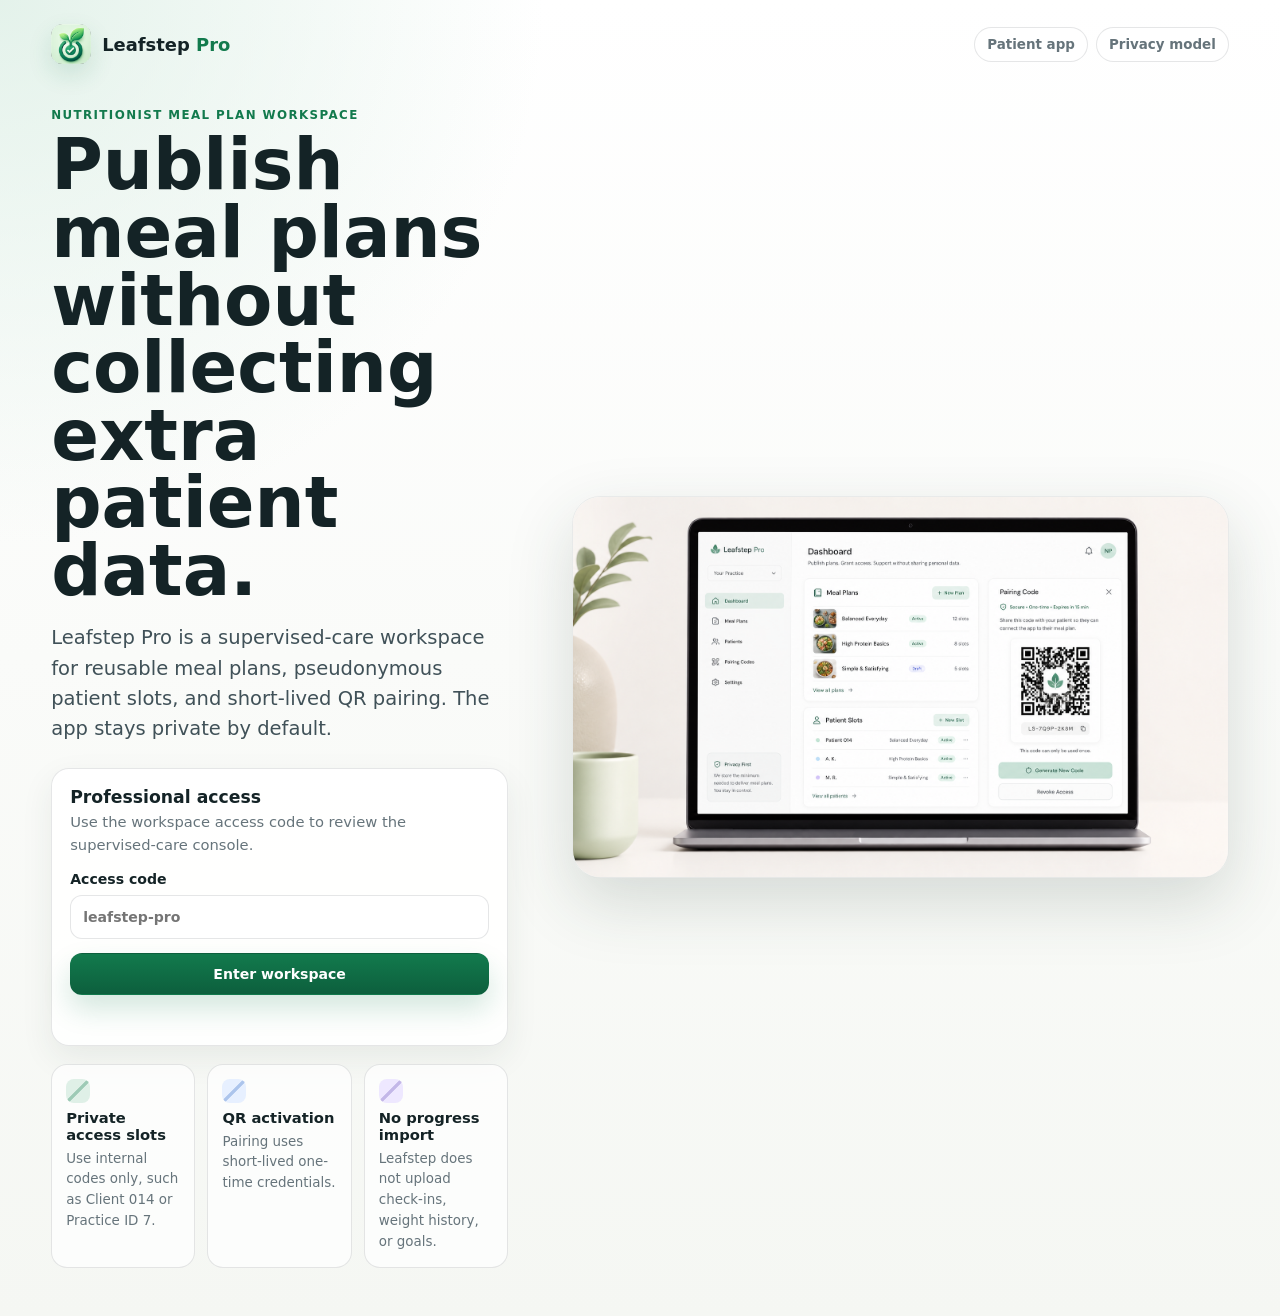
==== website/nutritionist.html @ 8b7efd0b "Update app and website experience" ====
<!doctype html>
<html lang="en">
  <head>
    <meta charset="utf-8">
    <meta name="viewport" content="width=device-width, initial-scale=1">
    <meta
      name="description"
      content="Leafstep Pro nutritionist workspace for privacy-preserving meal plan publishing and QR pairing."
    >
    <title>Leafstep Pro | Nutritionist Workspace</title>
    <link rel="stylesheet" href="nutritionist.css?v=20260621-cms">
    <script src="nutritionist.js?v=20260621-cms" defer></script>
  </head>
  <body>
    <main>
      <section id="login-panel" class="access-page" aria-labelledby="access-title">
        <nav class="access-nav" aria-label="Leafstep Pro navigation">
          <a class="brand" href="index.html" aria-label="Leafstep home">
            <img src="assets/brand/app-icon.png" alt="" width="40" height="40">
            <span>Leafstep <strong>Pro</strong></span>
          </a>
          <div class="access-nav-links">
            <a href="index.html">Patient app</a>
            <a href="#privacy-model">Privacy model</a>
          </div>
        </nav>

        <div class="access-layout">
          <section class="access-copy">
            <p class="access-kicker">Nutritionist meal plan workspace</p>
            <h1 id="access-title">Publish meal plans without collecting extra patient data.</h1>
            <p class="access-lede">
              Leafstep Pro is a supervised-care workspace for reusable meal plans, pseudonymous
              patient slots, and short-lived QR pairing. The app stays private by default.
            </p>

            <form id="login-form" class="access-card" aria-label="Professional demo access">
              <div>
                <h2>Professional access</h2>
                <p>Use the workspace access code to review the supervised-care console.</p>
              </div>
              <label>
                Access code
                <input id="access-code" autocomplete="off" placeholder="leafstep-pro">
              </label>
              <button class="button primary wide" type="submit">Enter workspace</button>
              <p id="login-error" class="form-message" role="status" aria-live="polite"></p>
            </form>

            <div id="privacy-model" class="privacy-strip" aria-label="Privacy defaults">
              <article>
                <span class="mini-mark" aria-hidden="true"></span>
                <strong>Private access slots</strong>
                <p>Use internal codes only, such as Client 014 or Practice ID 7.</p>
              </article>
              <article>
                <span class="mini-mark blue" aria-hidden="true"></span>
                <strong>QR activation</strong>
                <p>Pairing uses short-lived one-time credentials.</p>
              </article>
              <article>
                <span class="mini-mark lavender" aria-hidden="true"></span>
                <strong>No progress import</strong>
                <p>Leafstep does not upload check-ins, weight history, or goals.</p>
              </article>
            </div>
          </section>

          <aside class="access-visual" aria-label="Leafstep Pro workspace preview">
            <img
              src="assets/pro/leafstep-pro-workspace.png"
              alt="Leafstep Pro nutritionist workspace showing meal plans, patient slots, and a pairing code."
              width="1792"
              height="1024"
            >
          </aside>
        </div>
      </section>

      <section id="app-panel" class="cms-shell hidden" aria-label="Leafstep Pro CMS workspace">
        <aside class="cms-sidebar" aria-label="Workspace navigation">
          <a class="brand cms-brand" href="index.html" aria-label="Leafstep home">
            <img src="assets/brand/app-icon.png" alt="" width="38" height="38">
            <span>Leafstep <strong>Pro</strong></span>
          </a>

          <nav class="cms-nav" aria-label="Workspace sections">
            <button class="nav-item active" type="button" data-view="overview" aria-pressed="true">Overview</button>
            <button class="nav-item" type="button" data-view="meal-plans" aria-pressed="false">Plans</button>
            <button class="nav-item" type="button" data-view="patient-slots" aria-pressed="false">Client Access</button>
            <button class="nav-item" type="button" data-view="pairing-codes" aria-pressed="false">Pairing Links</button>
            <button class="nav-item" type="button" data-view="privacy" aria-pressed="false">Privacy</button>
          </nav>

          <section class="sidebar-card">
            <h2>Privacy first</h2>
            <p>
              Use internal codes only. Do not enter names, initials, email, diagnosis, weight,
              goals, measurements, check-ins, or app history.
            </p>
          </section>

          <button id="reset-demo" class="button subtle wide" type="button">Restore sample workspace</button>
        </aside>

        <div class="cms-main">
          <header class="cms-topbar">
            <div>
              <p id="view-kicker" class="topline">Practice workspace</p>
              <h1 id="view-title">Meal plan publishing console</h1>
            </div>
            <div class="topbar-actions">
              <label id="search-wrapper" class="search-field">
                <span id="search-label">Search</span>
                <input id="workspace-search" type="search" placeholder="Search plans, slots, or codes">
              </label>
              <button id="quick-plan-action" class="button subtle" type="button" data-open-plan>Create plan</button>
              <button id="quick-slot-action" class="button primary" type="button" data-focus-slot>Create access slot</button>
            </div>
          </header>

          <section id="overview" class="dashboard-section view-panel active-view" data-view-panel="overview" aria-labelledby="overview-title">
            <div class="section-heading">
              <div>
                <p class="topline">Overview</p>
                <h2 id="overview-title">Workspace status</h2>
              </div>
              <p class="section-note">Plans you publish appear read-only in the Leafstep app.</p>
            </div>
            <div id="metric-grid" class="metric-grid" aria-live="polite"></div>
            <div class="overview-grid">
              <section class="panel next-steps-panel" aria-labelledby="next-steps-title">
                <div class="panel-head">
                  <h3 id="next-steps-title">Next steps</h3>
                </div>
                <ol class="next-steps">
                  <li>Create or review a reusable meal plan.</li>
                  <li>Create a private access slot with an internal code.</li>
                  <li>Generate a one-time pairing link when the patient is ready.</li>
                </ol>
              </section>

              <section class="panel table-panel" aria-labelledby="recent-plans-title">
                <div class="panel-head">
                  <h3 id="recent-plans-title">Recently updated plans</h3>
                  <button class="button subtle" type="button" data-view-shortcut="meal-plans">View plans</button>
                </div>
                <div id="overview-plan-list" class="record-list compact"></div>
              </section>

              <section class="panel table-panel" aria-labelledby="recent-activity-title">
                <div class="panel-head">
                  <h3 id="recent-activity-title">Pairing activity</h3>
                  <button class="button subtle" type="button" data-view-shortcut="pairing-codes">View links</button>
                </div>
                <div id="overview-activity-list" class="record-list compact"></div>
              </section>
            </div>
          </section>

          <section id="meal-plans" class="workspace-grid dashboard-section view-panel" data-view-panel="meal-plans" aria-labelledby="plans-title">
            <div class="section-heading full-row">
              <div>
                <p class="topline">Reusable guidance</p>
                <h2 id="plans-title">Library and plan preview</h2>
              </div>
              <div class="heading-actions">
                <button id="seed-plan" class="button subtle" type="button">Add template</button>
                <button class="button primary" type="button" data-open-plan>Create plan</button>
              </div>
            </div>

            <section class="panel table-panel" aria-label="Meal plan library">
              <div class="panel-head">
                <h3>Plan library</h3>
                <span id="plan-count" class="count-label"></span>
              </div>
              <div id="plan-list" class="record-list" aria-live="polite"></div>
            </section>

            <aside id="plan-detail" class="panel detail-panel" aria-live="polite"></aside>
          </section>

          <section id="patient-slots" class="dashboard-section split-section view-panel" data-view-panel="patient-slots" aria-labelledby="patients-title">
            <div class="section-heading">
              <div>
                <p class="topline">Pseudonymous access</p>
                <h2 id="patients-title">Assign plans and generate access</h2>
              </div>
            </div>

            <div class="split-grid">
              <form id="patient-form" class="panel slot-form">
                <h3>Create access slot</h3>
                <p>Use an internal code only. Do not enter names, initials, email, diagnosis, weight, goals, measurements, or app history.</p>
                <label>
                  Internal reference
                  <input id="patient-label" placeholder="Client 014" required>
                </label>
                <label>
                  Active plan
                  <select id="patient-plan" required></select>
                </label>
                <button class="button primary wide" type="submit">Create access slot</button>
              </form>

              <section class="panel table-panel" aria-label="Patient slot table">
                <div class="panel-head">
                  <h3>Assigned slots</h3>
                  <span id="patient-count" class="count-label"></span>
                </div>
                <div id="patient-list" class="record-list compact" aria-live="polite"></div>
              </section>
            </div>
          </section>

          <section id="pairing-codes" class="dashboard-section split-section view-panel" data-view-panel="pairing-codes" aria-labelledby="codes-title">
            <div class="section-heading">
              <div>
                <p class="topline">Pairing access</p>
                <h2 id="codes-title">Access history</h2>
              </div>
              <p class="section-note">
                Pairing links are short-lived, one-time access credentials.
              </p>
            </div>
            <section class="panel table-panel">
              <div class="panel-head">
                <h3>Recent access</h3>
                <span id="code-count" class="count-label"></span>
              </div>
              <div id="code-list" class="record-list compact" aria-live="polite"></div>
            </section>
          </section>

          <section id="privacy" class="dashboard-section privacy-panel view-panel" data-view-panel="privacy" aria-labelledby="privacy-title">
            <div>
              <p class="topline">Privacy boundary</p>
              <h2 id="privacy-title">What Leafstep Pro intentionally avoids</h2>
              <p>
                Leafstep Pro only publishes meal guidance and pairing access. It does not
                become an EHR, food database, messaging system, or remote progress dashboard.
              </p>
            </div>
            <ul class="privacy-checks">
              <li>No patient email, full name, diagnosis, or weight history</li>
              <li>No check-ins, goals, measurements, achievements, or app history uploaded</li>
              <li>No calories, macros, barcode scanning, meal logging, or food database</li>
              <li>Patient can disconnect and delete the local cached meal plan</li>
            </ul>
          </section>
        </div>
      </section>
    </main>

    <dialog id="plan-dialog" class="modal-card" aria-labelledby="plan-dialog-title">
      <form id="plan-form" method="dialog" class="plan-form">
        <div class="modal-head">
          <div>
            <p class="topline">Meal plan editor</p>
            <h2 id="plan-dialog-title">Create plan</h2>
          </div>
          <button class="icon-button" type="button" data-close-dialog aria-label="Close plan editor"></button>
        </div>

        <input id="plan-id" type="hidden">
        <div class="form-grid">
          <label>
            Plan title
            <input id="plan-title" placeholder="Steady Week Meal Plan" required>
          </label>
          <label>
            Effective dates
            <input id="plan-effective" placeholder="June 24 - June 30" required>
          </label>
          <label class="full">
            Nutritionist note
            <textarea id="plan-note" rows="3" placeholder="Portions, timing, swaps, and supportive context. No calorie or macro database."></textarea>
          </label>
        </div>

        <div class="meal-editor">
          <div class="meal-editor-head">
            <h3>Structured meals</h3>
            <button id="add-meal-row" class="button subtle" type="button">Add meal row</button>
          </div>
          <div id="meal-rows" class="meal-rows"></div>
        </div>

        <div class="modal-actions">
          <button class="button subtle" type="button" data-close-dialog>Cancel</button>
          <button class="button primary" type="submit">Save plan</button>
        </div>
      </form>
    </dialog>

    <dialog id="pairing-dialog" class="modal-card pairing-modal" aria-labelledby="pairing-dialog-title">
      <div class="modal-head">
        <div>
          <p class="topline">Pairing access</p>
          <h2 id="pairing-dialog-title">Pairing link</h2>
        </div>
        <button class="icon-button" type="button" data-close-pairing aria-label="Close pairing code"></button>
      </div>
      <div id="pairing-dialog-body"></div>
    </dialog>

    <dialog id="confirm-dialog" class="modal-card confirm-modal" aria-labelledby="confirm-dialog-title">
      <form method="dialog" class="confirm-form">
        <div>
          <p class="topline">Confirm change</p>
          <h2 id="confirm-dialog-title">Confirm action</h2>
          <p id="confirm-dialog-body"></p>
        </div>
        <div class="modal-actions">
          <button id="confirm-cancel" class="button subtle" type="button">Cancel</button>
          <button id="confirm-approve" class="button danger" type="button">Confirm</button>
        </div>
      </form>
    </dialog>
  </body>
</html>
---- website/nutritionist.css ----
:root {
  --bg: #f5f7f3;
  --paper: #ffffff;
  --surface: #fbfcf8;
  --ink: #142326;
  --muted: #66747b;
  --soft: #eef4ec;
  --green: #127a4d;
  --green-dark: #0d5f3d;
  --mint: #dff0e7;
  --blue: #e7f0ff;
  --blue-ink: #2f69c4;
  --lavender: #eee8ff;
  --lavender-ink: #6850b8;
  --danger: #a33a3a;
  --danger-soft: #fff0ef;
  --line: rgba(20, 35, 38, 0.11);
  --line-strong: rgba(20, 35, 38, 0.18);
  --shadow: 0 20px 55px rgba(40, 65, 56, 0.11);
  --shadow-soft: 0 12px 32px rgba(40, 65, 56, 0.08);
  --radius: 18px;
  color-scheme: light;
}

* {
  box-sizing: border-box;
}

html {
  scroll-behavior: smooth;
}

body {
  min-width: 320px;
  margin: 0;
  background: var(--bg);
  color: var(--ink);
  font-family: Inter, ui-sans-serif, system-ui, -apple-system, BlinkMacSystemFont, "Segoe UI", sans-serif;
}

button,
input,
select,
textarea {
  font: inherit;
}

button {
  cursor: pointer;
}

a {
  color: inherit;
}

h1,
h2,
h3,
p {
  margin-top: 0;
}

h1,
h2,
h3 {
  letter-spacing: 0;
}

p {
  color: var(--muted);
  line-height: 1.55;
}

label {
  display: grid;
  gap: 8px;
  color: var(--ink);
  font-size: 0.88rem;
  font-weight: 800;
}

input,
select,
textarea {
  width: 100%;
  min-height: 44px;
  padding: 11px 12px;
  border: 1px solid var(--line);
  border-radius: 12px;
  background: #fff;
  color: var(--ink);
  outline: none;
  transition: border-color 160ms ease, box-shadow 160ms ease;
}

textarea {
  resize: vertical;
}

input:focus,
select:focus,
textarea:focus {
  border-color: rgba(18, 122, 77, 0.48);
  box-shadow: 0 0 0 4px rgba(18, 122, 77, 0.1);
}

.button:focus-visible,
.nav-item:focus-visible,
.icon-button:focus-visible,
.remove-meal:focus-visible,
summary:focus-visible {
  outline: 3px solid rgba(18, 122, 77, 0.32);
  outline-offset: 3px;
}

.hidden {
  display: none !important;
}

.brand {
  display: inline-flex;
  align-items: center;
  gap: 11px;
  color: var(--ink);
  font-size: 1.12rem;
  font-weight: 850;
  text-decoration: none;
}

.brand strong {
  color: var(--green);
  font-weight: 900;
}

.brand img {
  border-radius: 12px;
  box-shadow: 0 10px 25px rgba(18, 122, 77, 0.14);
}

.button {
  display: inline-flex;
  align-items: center;
  justify-content: center;
  min-height: 42px;
  gap: 8px;
  padding: 0 14px;
  border: 1px solid transparent;
  border-radius: 12px;
  color: var(--ink);
  font-size: 0.88rem;
  font-weight: 850;
  text-decoration: none;
  transition: transform 160ms ease, border-color 160ms ease, background 160ms ease, box-shadow 160ms ease;
}

.button:hover {
  transform: translateY(-1px);
}

.button.primary {
  background: linear-gradient(180deg, var(--green), var(--green-dark));
  color: #fff;
  box-shadow: 0 14px 28px rgba(18, 122, 77, 0.18);
}

.button.subtle {
  border-color: var(--line);
  background: #fff;
}

.button.danger {
  border-color: rgba(163, 58, 58, 0.22);
  background: var(--danger-soft);
  color: var(--danger);
}

.button.wide {
  width: 100%;
}

.icon-button {
  position: relative;
  flex: 0 0 auto;
  width: 40px;
  height: 40px;
  border: 1px solid var(--line);
  border-radius: 12px;
  background: #fff;
}

.icon-button::before,
.icon-button::after {
  position: absolute;
  top: 19px;
  left: 11px;
  width: 16px;
  height: 2px;
  border-radius: 999px;
  background: var(--muted);
  content: "";
}

.icon-button::before {
  transform: rotate(45deg);
}

.icon-button::after {
  transform: rotate(-45deg);
}

.access-page {
  min-height: 100vh;
  padding: 24px clamp(18px, 4vw, 52px) 48px;
  background:
    radial-gradient(circle at top left, rgba(223, 240, 231, 0.85), transparent 34rem),
    linear-gradient(180deg, #ffffff 0%, var(--bg) 100%);
}

.access-nav {
  display: flex;
  align-items: center;
  justify-content: space-between;
  gap: 18px;
  width: min(1240px, 100%);
  margin: 0 auto 42px;
}

.access-nav-links {
  display: flex;
  flex-wrap: wrap;
  gap: 8px;
}

.access-nav-links a {
  padding: 9px 12px;
  border: 1px solid var(--line);
  border-radius: 999px;
  background: rgba(255, 255, 255, 0.72);
  color: var(--muted);
  font-size: 0.84rem;
  font-weight: 850;
  text-decoration: none;
}

.access-layout {
  display: grid;
  grid-template-columns: minmax(320px, 0.8fr) minmax(420px, 1.15fr);
  gap: clamp(28px, 5vw, 72px);
  align-items: center;
  width: min(1240px, 100%);
  margin: 0 auto;
}

.access-kicker,
.topline {
  margin-bottom: 8px;
  color: var(--green);
  font-size: 0.74rem;
  font-weight: 900;
  letter-spacing: 0.12em;
  text-transform: uppercase;
}

.access-copy h1 {
  max-width: 680px;
  margin-bottom: 18px;
  font-size: clamp(2.55rem, 5.5vw, 5.35rem);
  line-height: 0.96;
}

.access-lede {
  max-width: 620px;
  margin-bottom: 24px;
  color: #405158;
  font-size: clamp(1rem, 1.6vw, 1.22rem);
}

.access-card {
  display: grid;
  gap: 14px;
  max-width: 520px;
  padding: 18px;
  border: 1px solid var(--line);
  border-radius: var(--radius);
  background: rgba(255, 255, 255, 0.88);
  box-shadow: var(--shadow-soft);
}

.access-card h2 {
  margin-bottom: 4px;
  font-size: 1.08rem;
}

.access-card p {
  margin-bottom: 0;
  font-size: 0.92rem;
}

.form-message {
  min-height: 1.2em;
  margin-bottom: 0;
  color: var(--danger);
  font-size: 0.88rem;
  font-weight: 800;
}

.privacy-strip {
  display: grid;
  grid-template-columns: repeat(3, minmax(0, 1fr));
  gap: 12px;
  max-width: 720px;
  margin-top: 18px;
}

.privacy-strip article {
  display: grid;
  gap: 6px;
  align-content: start;
  min-height: 132px;
  padding: 14px;
  border: 1px solid var(--line);
  border-radius: 16px;
  background: rgba(255, 255, 255, 0.7);
}

.privacy-strip strong {
  font-size: 0.92rem;
}

.privacy-strip p {
  margin-bottom: 0;
  font-size: 0.84rem;
}

.mini-mark {
  width: 24px;
  height: 24px;
  border-radius: 8px;
  background:
    linear-gradient(135deg, transparent 45%, rgba(18, 122, 77, 0.32) 46% 54%, transparent 55%),
    var(--mint);
}

.mini-mark.blue {
  background:
    linear-gradient(135deg, transparent 45%, rgba(47, 105, 196, 0.32) 46% 54%, transparent 55%),
    var(--blue);
}

.mini-mark.lavender {
  background:
    linear-gradient(135deg, transparent 45%, rgba(104, 80, 184, 0.32) 46% 54%, transparent 55%),
    var(--lavender);
}

.access-visual {
  position: relative;
}

.access-visual img {
  display: block;
  width: 100%;
  height: auto;
  border: 1px solid rgba(20, 35, 38, 0.08);
  border-radius: 28px;
  box-shadow: 0 24px 65px rgba(40, 65, 56, 0.17);
}

.cms-shell {
  display: grid;
  grid-template-columns: 260px minmax(0, 1fr);
  min-height: 100vh;
  background: #f7f8f5;
}

.cms-sidebar {
  position: sticky;
  top: 0;
  display: flex;
  flex-direction: column;
  gap: 22px;
  min-width: 0;
  height: 100vh;
  padding: 22px 18px;
  border-right: 1px solid var(--line);
  background: rgba(255, 255, 255, 0.86);
  backdrop-filter: blur(18px);
}

.cms-brand {
  padding: 0 6px;
}

.cms-nav {
  display: grid;
  gap: 6px;
}

.nav-item {
  min-height: 42px;
  padding: 0 12px;
  border: 1px solid transparent;
  border-radius: 12px;
  background: transparent;
  color: #3d4e54;
  font-size: 0.92rem;
  font-weight: 850;
  text-align: left;
}

.nav-item:hover,
.nav-item.active {
  border-color: rgba(18, 122, 77, 0.12);
  background: var(--soft);
  color: var(--green-dark);
}

.sidebar-card {
  min-width: 0;
  margin-top: auto;
  padding: 16px;
  border: 1px solid var(--line);
  border-radius: 16px;
  background: var(--surface);
}

.sidebar-card h2 {
  margin-bottom: 8px;
  font-size: 1rem;
}

.sidebar-card p {
  margin-bottom: 0;
  font-size: 0.84rem;
}

.cms-main {
  display: grid;
  gap: 22px;
  width: min(1240px, 100%);
  padding: 24px clamp(18px, 3vw, 34px) 46px;
}

.cms-topbar {
  display: flex;
  align-items: center;
  justify-content: space-between;
  gap: 20px;
}

.cms-topbar h1 {
  margin-bottom: 0;
  font-size: clamp(1.65rem, 3vw, 2.35rem);
  line-height: 1.08;
}

.topbar-actions,
.heading-actions {
  display: flex;
  flex-wrap: wrap;
  align-items: end;
  justify-content: flex-end;
  gap: 10px;
}

.search-field {
  width: min(320px, 38vw);
  gap: 6px;
}

.search-field span {
  color: var(--muted);
  font-size: 0.74rem;
  font-weight: 850;
  letter-spacing: 0.08em;
  text-transform: uppercase;
}

.dashboard-section {
  scroll-margin-top: 24px;
}

.view-panel {
  display: none;
}

.view-panel[hidden],
[hidden] {
  display: none !important;
}

.view-panel.active-view {
  display: block;
}

.view-panel.workspace-grid.active-view,
.view-panel.privacy-panel.active-view {
  display: grid;
}

.is-hidden {
  display: none !important;
}

.section-heading {
  display: flex;
  align-items: end;
  justify-content: space-between;
  gap: 18px;
  margin-bottom: 14px;
}

.section-heading h2 {
  margin-bottom: 0;
  font-size: clamp(1.35rem, 2vw, 1.75rem);
}

.section-note {
  max-width: 360px;
  margin-bottom: 0;
  color: #53646a;
  font-size: 0.9rem;
  font-weight: 720;
  text-align: right;
}

.metric-grid {
  display: grid;
  grid-template-columns: repeat(4, minmax(0, 1fr));
  gap: 12px;
}

.overview-grid {
  display: grid;
  grid-template-columns: 0.72fr 1fr 1fr;
  gap: 14px;
  margin-top: 14px;
}

.next-steps-panel {
  align-self: start;
}

.next-steps {
  display: grid;
  gap: 10px;
  padding-left: 20px;
  margin: 0;
  color: #43545a;
  font-size: 0.9rem;
  font-weight: 760;
  line-height: 1.45;
}

.metric-card,
.panel,
.privacy-panel {
  border: 1px solid var(--line);
  border-radius: var(--radius);
  background: var(--paper);
  box-shadow: var(--shadow-soft);
}

.metric-card {
  min-height: 118px;
  padding: 16px;
}

.metric-card span {
  display: block;
  margin-bottom: 8px;
  color: var(--muted);
  font-size: 0.78rem;
  font-weight: 850;
  letter-spacing: 0.08em;
  text-transform: uppercase;
}

.metric-card strong {
  display: block;
  margin-bottom: 8px;
  font-size: 2rem;
  line-height: 1;
}

.metric-card p {
  margin-bottom: 0;
  font-size: 0.84rem;
}

.workspace-grid {
  display: grid;
  grid-template-columns: minmax(360px, 0.95fr) minmax(340px, 1.05fr);
  gap: 14px;
}

.full-row {
  grid-column: 1 / -1;
}

.panel {
  min-width: 0;
  padding: 16px;
}

.panel-head {
  display: flex;
  align-items: center;
  justify-content: space-between;
  gap: 12px;
  margin-bottom: 12px;
}

.panel-head h3,
.slot-form h3,
.meal-editor h3 {
  margin-bottom: 0;
  font-size: 1rem;
}

.count-label {
  color: var(--muted);
  font-size: 0.8rem;
  font-weight: 850;
}

.record-list {
  display: grid;
  gap: 8px;
}

.record-row {
  display: grid;
  grid-template-columns: minmax(0, 1fr) auto;
  gap: 12px;
  align-items: center;
  padding: 12px;
  border: 1px solid var(--line);
  border-radius: 14px;
  background: #fff;
}

.record-row.selectable {
  text-align: left;
}

.record-row.selected,
.record-row:hover {
  border-color: rgba(18, 122, 77, 0.25);
  background: var(--surface);
}

.record-title {
  margin-bottom: 4px;
  color: var(--ink);
  font-weight: 900;
}

.record-meta {
  margin-bottom: 0;
  color: var(--muted);
  font-size: 0.84rem;
}

.record-actions {
  display: flex;
  flex-wrap: wrap;
  justify-content: flex-end;
  gap: 8px;
}

.inline-select {
  width: min(220px, 100%);
  min-height: 40px;
  padding: 8px 10px;
  font-size: 0.84rem;
}

.pill {
  display: inline-flex;
  align-items: center;
  min-height: 26px;
  padding: 4px 8px;
  border-radius: 999px;
  background: var(--soft);
  color: var(--green-dark);
  font-size: 0.74rem;
  font-weight: 900;
}

.pill.blue {
  background: var(--blue);
  color: var(--blue-ink);
}

.pill.lavender {
  background: var(--lavender);
  color: var(--lavender-ink);
}

.pill.danger {
  background: var(--danger-soft);
  color: var(--danger);
}

.detail-panel {
  position: sticky;
  top: 18px;
  align-self: start;
}

.detail-empty {
  display: grid;
  place-items: center;
  min-height: 360px;
  padding: 20px;
  border: 1px dashed var(--line-strong);
  border-radius: 16px;
  text-align: center;
}

.detail-empty p {
  max-width: 300px;
  margin: 8px auto 0;
}

.plan-detail-head {
  display: flex;
  align-items: start;
  justify-content: space-between;
  gap: 12px;
  margin-bottom: 14px;
}

.plan-detail-head h3 {
  margin-bottom: 6px;
  font-size: 1.26rem;
}

.plan-note {
  padding: 12px;
  border-radius: 14px;
  background: var(--surface);
  color: #46575d;
  font-size: 0.9rem;
}

.day-group {
  display: grid;
  gap: 8px;
  padding: 12px 0;
  border-top: 1px solid var(--line);
}

.day-group h4 {
  margin: 0;
  font-size: 0.94rem;
}

.meal-item {
  display: grid;
  grid-template-columns: 92px minmax(0, 1fr);
  gap: 10px;
  padding: 10px;
  border: 1px solid var(--line);
  border-radius: 12px;
  background: #fff;
}

.meal-item strong {
  display: block;
  margin-bottom: 3px;
  font-size: 0.88rem;
}

.meal-item p {
  margin-bottom: 3px;
  font-size: 0.84rem;
}

.meal-time {
  color: var(--green-dark);
  font-size: 0.78rem;
  font-weight: 900;
}

.split-grid {
  display: grid;
  grid-template-columns: minmax(280px, 0.45fr) minmax(0, 1fr);
  gap: 14px;
}

.slot-form {
  display: grid;
  align-content: start;
  gap: 14px;
}

.slot-form p {
  margin-bottom: 0;
  font-size: 0.88rem;
}

.privacy-panel {
  display: grid;
  grid-template-columns: minmax(280px, 0.65fr) minmax(320px, 1fr);
  gap: 24px;
  padding: 20px;
}

.privacy-panel h2 {
  margin-bottom: 10px;
  font-size: clamp(1.35rem, 2vw, 1.8rem);
}

.privacy-checks {
  display: grid;
  gap: 10px;
  padding: 0;
  margin: 0;
  list-style: none;
}

.privacy-checks li {
  padding: 12px 14px;
  border: 1px solid var(--line);
  border-radius: 14px;
  background: var(--surface);
  color: #43545a;
  font-size: 0.9rem;
  font-weight: 760;
}

.modal-card {
  width: min(880px, calc(100% - 28px));
  max-height: calc(100vh - 36px);
  padding: 0;
  border: 0;
  border-radius: 22px;
  background: #fff;
  box-shadow: 0 30px 90px rgba(20, 35, 38, 0.28);
}

.modal-card::backdrop {
  background: rgba(20, 35, 38, 0.28);
  backdrop-filter: blur(6px);
}

.plan-form,
.pairing-modal {
  padding: 18px;
}

.plan-form {
  display: grid;
  max-height: calc(100vh - 36px);
  overflow: auto;
}

.modal-head,
.modal-actions,
.meal-editor-head {
  display: flex;
  align-items: center;
  justify-content: space-between;
  gap: 14px;
}

.modal-head {
  margin-bottom: 18px;
}

.modal-head h2 {
  margin-bottom: 0;
  font-size: 1.45rem;
}

.form-grid {
  display: grid;
  grid-template-columns: repeat(2, minmax(0, 1fr));
  gap: 12px;
}

.full {
  grid-column: 1 / -1;
}

.meal-editor {
  display: grid;
  gap: 12px;
  margin-top: 18px;
  padding: 14px;
  border: 1px solid var(--line);
  border-radius: 16px;
  background: var(--surface);
}

.meal-rows {
  display: grid;
  gap: 10px;
}

.meal-row {
  position: relative;
  display: grid;
  grid-template-columns: repeat(3, minmax(0, 1fr));
  gap: 10px;
  align-items: start;
  padding: 14px;
  border: 1px solid var(--line);
  border-radius: 14px;
  background: #fff;
}

.meal-row label {
  font-size: 0.76rem;
}

.meal-row label:nth-child(4),
.meal-row label:nth-child(5) {
  grid-column: span 3;
}

.remove-meal {
  position: absolute;
  top: 10px;
  right: 10px;
  width: 34px;
  height: 34px;
  border: 1px solid rgba(163, 58, 58, 0.22);
  border-radius: 12px;
  background: var(--danger-soft);
  color: var(--danger);
  font-weight: 900;
}

.modal-actions {
  margin-top: 18px;
  justify-content: flex-end;
}

.plan-form .modal-actions {
  position: sticky;
  bottom: -18px;
  z-index: 2;
  padding: 14px 0 0;
  background: linear-gradient(180deg, rgba(255, 255, 255, 0.88), #fff 40%);
}

.secure-link-details {
  margin-top: 12px;
}

.secure-link-details summary {
  cursor: pointer;
  color: var(--green-dark);
  font-size: 0.86rem;
  font-weight: 900;
}

.secure-link-details[open] summary {
  margin-bottom: 8px;
}

.secure-link-details:not([open]) .payload-box {
  display: none;
}

.confirm-modal {
  width: min(460px, calc(100% - 28px));
}

.confirm-form {
  display: grid;
  gap: 6px;
  padding: 18px;
}

.confirm-form h2 {
  margin-bottom: 8px;
  font-size: 1.34rem;
}

.confirm-form p:last-child {
  margin-bottom: 0;
}

.pairing-card {
  display: grid;
  grid-template-columns: 220px minmax(0, 1fr);
  gap: 18px;
  align-items: center;
}

.qr-preview {
  display: grid;
  place-items: center;
  width: 220px;
  aspect-ratio: 1;
  padding: 18px;
  border: 1px solid var(--line);
  border-radius: 24px;
  background: #fff;
}

.qr-grid {
  display: grid;
  grid-template-columns: repeat(13, 1fr);
  gap: 3px;
  width: 100%;
  aspect-ratio: 1;
  padding: 8px;
  border-radius: 12px;
  background: #fff;
  box-shadow: inset 0 0 0 1px var(--line);
}

.qr-cell {
  border-radius: 2px;
  background: transparent;
}

.qr-cell.on {
  background: var(--ink);
}

.qr-cell.finder {
  background: var(--green);
}

.payload-box {
  display: block;
  overflow-wrap: anywhere;
  padding: 12px;
  border: 1px solid var(--line);
  border-radius: 14px;
  background: var(--surface);
  color: var(--ink);
  font-size: 0.84rem;
}

.pairing-actions {
  display: flex;
  flex-wrap: wrap;
  gap: 8px;
  margin-top: 14px;
}

@media (max-width: 1100px) {
  .access-layout,
  .workspace-grid,
  .split-grid,
  .overview-grid,
  .privacy-panel {
    grid-template-columns: 1fr;
  }

  .detail-panel {
    position: static;
  }

  .metric-grid {
    grid-template-columns: repeat(2, minmax(0, 1fr));
  }

  .meal-row {
    grid-template-columns: repeat(2, minmax(0, 1fr));
  }

  .meal-row label:nth-child(4),
  .meal-row label:nth-child(5) {
    grid-column: span 2;
  }
}

@media (max-width: 820px) {
  .cms-shell {
    grid-template-columns: 1fr;
  }

  .cms-sidebar {
    position: static;
    height: auto;
    border-right: 0;
    border-bottom: 1px solid var(--line);
  }

  .cms-nav {
    display: flex;
    flex-wrap: wrap;
    overflow-x: visible;
    max-width: 100%;
    padding-bottom: 0;
  }

  .nav-item {
    flex: 1 1 calc(50% - 6px);
    min-width: 0;
    text-align: center;
  }

  .sidebar-card {
    margin-top: 0;
  }

  .cms-topbar,
  .section-heading {
    display: grid;
    align-items: start;
  }

  .topbar-actions,
  .heading-actions {
    justify-content: start;
  }

  .search-field {
    width: 100%;
  }

  .section-note {
    text-align: left;
  }

  .access-visual {
    order: -1;
  }
}

@media (max-width: 620px) {
  .access-page {
    padding: 18px 14px 34px;
  }

  .access-nav {
    align-items: start;
  }

  .access-nav-links {
    justify-content: flex-end;
  }

  .access-copy h1 {
    font-size: clamp(2.35rem, 13vw, 3.5rem);
  }

  .privacy-strip,
  .metric-grid,
  .form-grid,
  .pairing-card {
    grid-template-columns: 1fr;
  }

  .meal-row {
    grid-template-columns: 1fr;
  }

  .meal-row label:nth-child(4),
  .meal-row label:nth-child(5) {
    grid-column: auto;
  }

  .cms-main {
    padding: 18px 14px 32px;
  }

  .record-row {
    grid-template-columns: 1fr;
  }

  .record-actions {
    justify-content: start;
  }

  .meal-item {
    grid-template-columns: 1fr;
  }

  .qr-preview {
    width: 100%;
  }
}
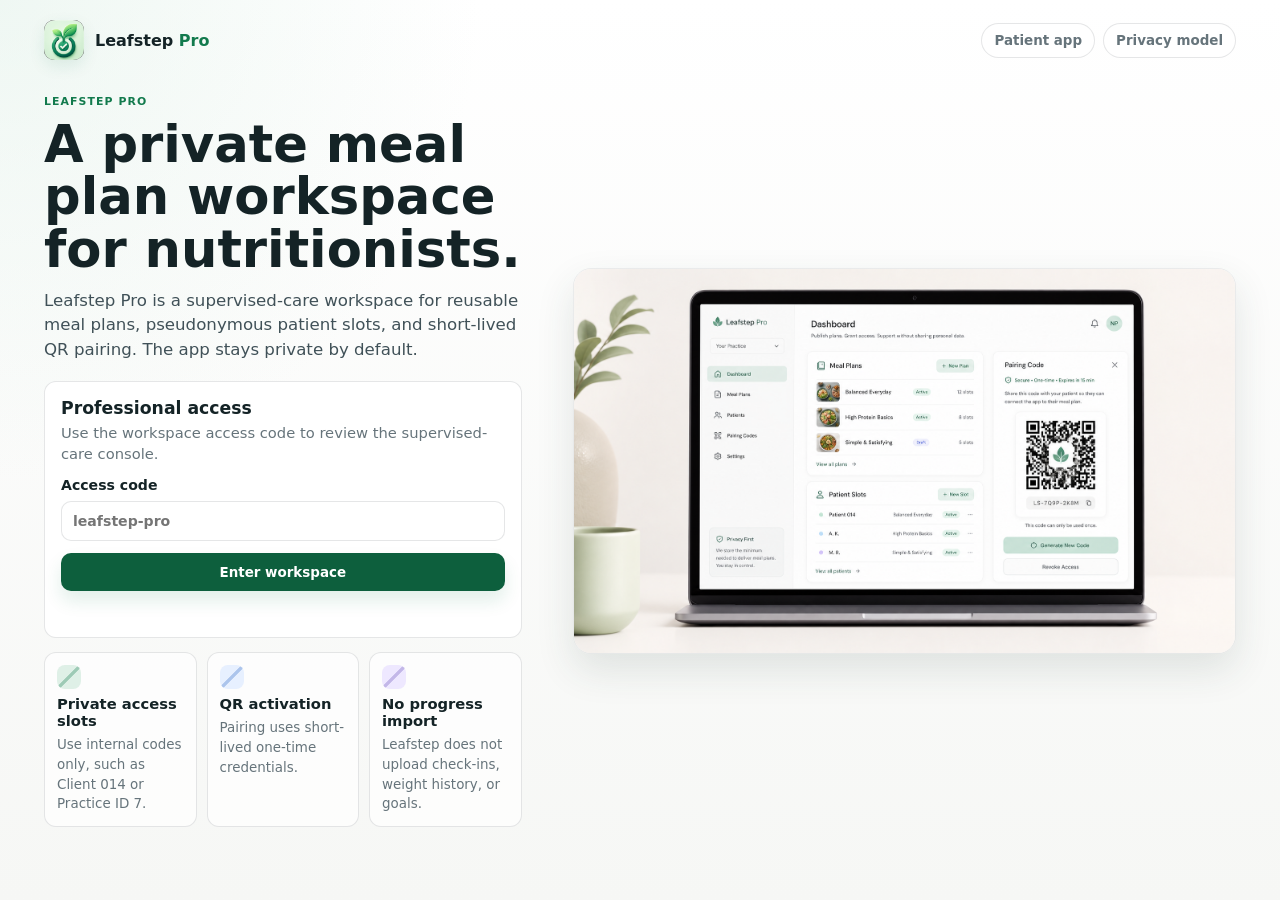
==== commit dc0c6e13: "Polish nutritionist workspace UI" ====
--- a/website/nutritionist.html
+++ b/website/nutritionist.html
@@ -8,8 +8,8 @@
       content="Leafstep Pro nutritionist workspace for privacy-preserving meal plan publishing and QR pairing."
     >
     <title>Leafstep Pro | Nutritionist Workspace</title>
-    <link rel="stylesheet" href="nutritionist.css?v=20260621-cms">
-    <script src="nutritionist.js?v=20260621-cms" defer></script>
+    <link rel="stylesheet" href="nutritionist.css?v=20260621-pro-cms-polish">
+    <script src="nutritionist.js?v=20260621-pro-cms-polish" defer></script>
   </head>
   <body>
     <main>
@@ -27,8 +27,8 @@
 
         <div class="access-layout">
           <section class="access-copy">
-            <p class="access-kicker">Nutritionist meal plan workspace</p>
-            <h1 id="access-title">Publish meal plans without collecting extra patient data.</h1>
+            <p class="access-kicker">Leafstep Pro</p>
+            <h1 id="access-title">A private meal plan workspace for nutritionists.</h1>
             <p class="access-lede">
               Leafstep Pro is a supervised-care workspace for reusable meal plans, pseudonymous
               patient slots, and short-lived QR pairing. The app stays private by default.
@@ -107,15 +107,15 @@
           <header class="cms-topbar">
             <div>
               <p id="view-kicker" class="topline">Practice workspace</p>
-              <h1 id="view-title">Meal plan publishing console</h1>
+              <h1 id="view-title">Workspace</h1>
             </div>
             <div class="topbar-actions">
               <label id="search-wrapper" class="search-field">
                 <span id="search-label">Search</span>
                 <input id="workspace-search" type="search" placeholder="Search plans, slots, or codes">
               </label>
-              <button id="quick-plan-action" class="button subtle" type="button" data-open-plan>Create plan</button>
-              <button id="quick-slot-action" class="button primary" type="button" data-focus-slot>Create access slot</button>
+              <button id="quick-plan-action" class="button subtle" type="button" data-open-plan>New plan</button>
+              <button id="quick-slot-action" class="button primary" type="button" data-focus-slot>New slot</button>
             </div>
           </header>
 
@@ -123,7 +123,7 @@
             <div class="section-heading">
               <div>
                 <p class="topline">Overview</p>
-                <h2 id="overview-title">Workspace status</h2>
+                <h2 id="overview-title">Status</h2>
               </div>
               <p class="section-note">Plans you publish appear read-only in the Leafstep app.</p>
             </div>
@@ -162,11 +162,11 @@
             <div class="section-heading full-row">
               <div>
                 <p class="topline">Reusable guidance</p>
-                <h2 id="plans-title">Library and plan preview</h2>
+                <h2 id="plans-title">Plan library</h2>
               </div>
               <div class="heading-actions">
                 <button id="seed-plan" class="button subtle" type="button">Add template</button>
-                <button class="button primary" type="button" data-open-plan>Create plan</button>
+                <button class="button primary" type="button" data-open-plan>New plan</button>
               </div>
             </div>
 
@@ -185,13 +185,13 @@
             <div class="section-heading">
               <div>
                 <p class="topline">Pseudonymous access</p>
-                <h2 id="patients-title">Assign plans and generate access</h2>
+                <h2 id="patients-title">Plan assignments</h2>
               </div>
             </div>
 
             <div class="split-grid">
               <form id="patient-form" class="panel slot-form">
-                <h3>Create access slot</h3>
+                <h3>New access slot</h3>
                 <p>Use an internal code only. Do not enter names, initials, email, diagnosis, weight, goals, measurements, or app history.</p>
                 <label>
                   Internal reference
@@ -201,7 +201,7 @@
                   Active plan
                   <select id="patient-plan" required></select>
                 </label>
-                <button class="button primary wide" type="submit">Create access slot</button>
+                <button class="button primary wide" type="submit">Save access slot</button>
               </form>
 
               <section class="panel table-panel" aria-label="Patient slot table">
--- a/website/nutritionist.css
+++ b/website/nutritionist.css
@@ -1,7 +1,7 @@
 :root {
-  --bg: #f5f7f3;
+  --bg: #f6f7f5;
   --paper: #ffffff;
-  --surface: #fbfcf8;
+  --surface: #fafbf8;
   --ink: #142326;
   --muted: #66747b;
   --soft: #eef4ec;
@@ -16,9 +16,9 @@
   --danger-soft: #fff0ef;
   --line: rgba(20, 35, 38, 0.11);
   --line-strong: rgba(20, 35, 38, 0.18);
-  --shadow: 0 20px 55px rgba(40, 65, 56, 0.11);
-  --shadow-soft: 0 12px 32px rgba(40, 65, 56, 0.08);
-  --radius: 18px;
+  --shadow: 0 12px 32px rgba(40, 65, 56, 0.08);
+  --shadow-soft: 0 4px 14px rgba(40, 65, 56, 0.05);
+  --radius: 12px;
   color-scheme: light;
 }
 
@@ -68,7 +68,7 @@
 
 p {
   color: var(--muted);
-  line-height: 1.55;
+  line-height: 1.48;
 }
 
 label {
@@ -83,10 +83,10 @@
 select,
 textarea {
   width: 100%;
-  min-height: 44px;
-  padding: 11px 12px;
-  border: 1px solid var(--line);
-  border-radius: 12px;
+  min-height: 40px;
+  padding: 9px 11px;
+  border: 1px solid var(--line);
+  border-radius: 10px;
   background: #fff;
   color: var(--ink);
   outline: none;
@@ -122,8 +122,8 @@
   align-items: center;
   gap: 11px;
   color: var(--ink);
-  font-size: 1.12rem;
-  font-weight: 850;
+  font-size: 1rem;
+  font-weight: 820;
   text-decoration: none;
 }
 
@@ -133,22 +133,22 @@
 }
 
 .brand img {
-  border-radius: 12px;
-  box-shadow: 0 10px 25px rgba(18, 122, 77, 0.14);
+  border-radius: 10px;
+  box-shadow: 0 6px 16px rgba(18, 122, 77, 0.1);
 }
 
 .button {
   display: inline-flex;
   align-items: center;
   justify-content: center;
-  min-height: 42px;
+  min-height: 38px;
   gap: 8px;
-  padding: 0 14px;
+  padding: 0 12px;
   border: 1px solid transparent;
-  border-radius: 12px;
+  border-radius: 10px;
   color: var(--ink);
-  font-size: 0.88rem;
-  font-weight: 850;
+  font-size: 0.84rem;
+  font-weight: 800;
   text-decoration: none;
   transition: transform 160ms ease, border-color 160ms ease, background 160ms ease, box-shadow 160ms ease;
 }
@@ -158,9 +158,9 @@
 }
 
 .button.primary {
-  background: linear-gradient(180deg, var(--green), var(--green-dark));
+  background: var(--green-dark);
   color: #fff;
-  box-shadow: 0 14px 28px rgba(18, 122, 77, 0.18);
+  box-shadow: 0 10px 18px rgba(18, 122, 77, 0.12);
 }
 
 .button.subtle {
@@ -184,7 +184,7 @@
   width: 40px;
   height: 40px;
   border: 1px solid var(--line);
-  border-radius: 12px;
+  border-radius: 10px;
   background: #fff;
 }
 
@@ -210,9 +210,9 @@
 
 .access-page {
   min-height: 100vh;
-  padding: 24px clamp(18px, 4vw, 52px) 48px;
+  padding: 20px clamp(18px, 4vw, 44px) 42px;
   background:
-    radial-gradient(circle at top left, rgba(223, 240, 231, 0.85), transparent 34rem),
+    radial-gradient(circle at top left, rgba(223, 240, 231, 0.5), transparent 30rem),
     linear-gradient(180deg, #ffffff 0%, var(--bg) 100%);
 }
 
@@ -222,7 +222,7 @@
   justify-content: space-between;
   gap: 18px;
   width: min(1240px, 100%);
-  margin: 0 auto 42px;
+  margin: 0 auto 34px;
 }
 
 .access-nav-links {
@@ -244,8 +244,8 @@
 
 .access-layout {
   display: grid;
-  grid-template-columns: minmax(320px, 0.8fr) minmax(420px, 1.15fr);
-  gap: clamp(28px, 5vw, 72px);
+  grid-template-columns: minmax(320px, 0.72fr) minmax(420px, 1fr);
+  gap: clamp(28px, 4vw, 54px);
   align-items: center;
   width: min(1240px, 100%);
   margin: 0 auto;
@@ -255,35 +255,35 @@
 .topline {
   margin-bottom: 8px;
   color: var(--green);
-  font-size: 0.74rem;
-  font-weight: 900;
-  letter-spacing: 0.12em;
+  font-size: 0.68rem;
+  font-weight: 860;
+  letter-spacing: 0.1em;
   text-transform: uppercase;
 }
 
 .access-copy h1 {
-  max-width: 680px;
+  max-width: 560px;
+  margin-bottom: 14px;
+  font-size: clamp(2.1rem, 4vw, 3.45rem);
+  line-height: 1.02;
+}
+
+.access-lede {
+  max-width: 540px;
   margin-bottom: 18px;
-  font-size: clamp(2.55rem, 5.5vw, 5.35rem);
-  line-height: 0.96;
-}
-
-.access-lede {
-  max-width: 620px;
-  margin-bottom: 24px;
   color: #405158;
-  font-size: clamp(1rem, 1.6vw, 1.22rem);
+  font-size: clamp(0.98rem, 1.3vw, 1.08rem);
 }
 
 .access-card {
   display: grid;
-  gap: 14px;
-  max-width: 520px;
-  padding: 18px;
+  gap: 12px;
+  max-width: 480px;
+  padding: 16px;
   border: 1px solid var(--line);
   border-radius: var(--radius);
   background: rgba(255, 255, 255, 0.88);
-  box-shadow: var(--shadow-soft);
+  box-shadow: none;
 }
 
 .access-card h2 {
@@ -307,19 +307,19 @@
 .privacy-strip {
   display: grid;
   grid-template-columns: repeat(3, minmax(0, 1fr));
-  gap: 12px;
-  max-width: 720px;
-  margin-top: 18px;
+  gap: 10px;
+  max-width: 620px;
+  margin-top: 14px;
 }
 
 .privacy-strip article {
   display: grid;
   gap: 6px;
   align-content: start;
-  min-height: 132px;
-  padding: 14px;
-  border: 1px solid var(--line);
-  border-radius: 16px;
+  min-height: 116px;
+  padding: 12px;
+  border: 1px solid var(--line);
+  border-radius: 12px;
   background: rgba(255, 255, 255, 0.7);
 }
 
@@ -362,13 +362,13 @@
   width: 100%;
   height: auto;
   border: 1px solid rgba(20, 35, 38, 0.08);
-  border-radius: 28px;
-  box-shadow: 0 24px 65px rgba(40, 65, 56, 0.17);
+  border-radius: 18px;
+  box-shadow: 0 16px 38px rgba(40, 65, 56, 0.12);
 }
 
 .cms-shell {
   display: grid;
-  grid-template-columns: 260px minmax(0, 1fr);
+  grid-template-columns: 248px minmax(0, 1fr);
   min-height: 100vh;
   background: #f7f8f5;
 }
@@ -378,10 +378,10 @@
   top: 0;
   display: flex;
   flex-direction: column;
-  gap: 22px;
+  gap: 18px;
   min-width: 0;
   height: 100vh;
-  padding: 22px 18px;
+  padding: 18px 16px;
   border-right: 1px solid var(--line);
   background: rgba(255, 255, 255, 0.86);
   backdrop-filter: blur(18px);
@@ -393,18 +393,18 @@
 
 .cms-nav {
   display: grid;
-  gap: 6px;
+  gap: 4px;
 }
 
 .nav-item {
-  min-height: 42px;
-  padding: 0 12px;
+  min-height: 38px;
+  padding: 0 11px;
   border: 1px solid transparent;
-  border-radius: 12px;
+  border-radius: 10px;
   background: transparent;
   color: #3d4e54;
-  font-size: 0.92rem;
-  font-weight: 850;
+  font-size: 0.86rem;
+  font-weight: 780;
   text-align: left;
 }
 
@@ -418,9 +418,9 @@
 .sidebar-card {
   min-width: 0;
   margin-top: auto;
-  padding: 16px;
-  border: 1px solid var(--line);
-  border-radius: 16px;
+  padding: 13px;
+  border: 1px solid var(--line);
+  border-radius: 12px;
   background: var(--surface);
 }
 
@@ -436,9 +436,10 @@
 
 .cms-main {
   display: grid;
-  gap: 22px;
+  align-content: start;
+  gap: 18px;
   width: min(1240px, 100%);
-  padding: 24px clamp(18px, 3vw, 34px) 46px;
+  padding: 22px clamp(18px, 3vw, 30px) 40px;
 }
 
 .cms-topbar {
@@ -446,12 +447,14 @@
   align-items: center;
   justify-content: space-between;
   gap: 20px;
+  padding-bottom: 16px;
+  border-bottom: 1px solid var(--line);
 }
 
 .cms-topbar h1 {
   margin-bottom: 0;
-  font-size: clamp(1.65rem, 3vw, 2.35rem);
-  line-height: 1.08;
+  font-size: clamp(1.22rem, 2vw, 1.68rem);
+  line-height: 1.18;
 }
 
 .topbar-actions,
@@ -507,12 +510,12 @@
   align-items: end;
   justify-content: space-between;
   gap: 18px;
-  margin-bottom: 14px;
+  margin-bottom: 12px;
 }
 
 .section-heading h2 {
   margin-bottom: 0;
-  font-size: clamp(1.35rem, 2vw, 1.75rem);
+  font-size: clamp(1.08rem, 1.5vw, 1.34rem);
 }
 
 .section-note {
@@ -527,14 +530,14 @@
 .metric-grid {
   display: grid;
   grid-template-columns: repeat(4, minmax(0, 1fr));
+  gap: 10px;
+}
+
+.overview-grid {
+  display: grid;
+  grid-template-columns: 0.72fr 1fr 1fr;
   gap: 12px;
-}
-
-.overview-grid {
-  display: grid;
-  grid-template-columns: 0.72fr 1fr 1fr;
-  gap: 14px;
-  margin-top: 14px;
+  margin-top: 12px;
 }
 
 .next-steps-panel {
@@ -558,12 +561,12 @@
   border: 1px solid var(--line);
   border-radius: var(--radius);
   background: var(--paper);
-  box-shadow: var(--shadow-soft);
+  box-shadow: none;
 }
 
 .metric-card {
-  min-height: 118px;
-  padding: 16px;
+  min-height: 96px;
+  padding: 14px;
 }
 
 .metric-card span {
@@ -578,8 +581,8 @@
 
 .metric-card strong {
   display: block;
-  margin-bottom: 8px;
-  font-size: 2rem;
+  margin-bottom: 6px;
+  font-size: 1.52rem;
   line-height: 1;
 }
 
@@ -591,7 +594,7 @@
 .workspace-grid {
   display: grid;
   grid-template-columns: minmax(360px, 0.95fr) minmax(340px, 1.05fr);
-  gap: 14px;
+  gap: 12px;
 }
 
 .full-row {
@@ -600,7 +603,7 @@
 
 .panel {
   min-width: 0;
-  padding: 16px;
+  padding: 14px;
 }
 
 .panel-head {
@@ -615,7 +618,7 @@
 .slot-form h3,
 .meal-editor h3 {
   margin-bottom: 0;
-  font-size: 1rem;
+  font-size: 0.96rem;
 }
 
 .count-label {
@@ -626,7 +629,7 @@
 
 .record-list {
   display: grid;
-  gap: 8px;
+  gap: 7px;
 }
 
 .record-row {
@@ -634,9 +637,9 @@
   grid-template-columns: minmax(0, 1fr) auto;
   gap: 12px;
   align-items: center;
-  padding: 12px;
-  border: 1px solid var(--line);
-  border-radius: 14px;
+  padding: 10px;
+  border: 1px solid var(--line);
+  border-radius: 10px;
   background: #fff;
 }
 
@@ -712,10 +715,10 @@
 .detail-empty {
   display: grid;
   place-items: center;
-  min-height: 360px;
+  min-height: 280px;
   padding: 20px;
   border: 1px dashed var(--line-strong);
-  border-radius: 16px;
+  border-radius: 12px;
   text-align: center;
 }
 
@@ -734,12 +737,12 @@
 
 .plan-detail-head h3 {
   margin-bottom: 6px;
-  font-size: 1.26rem;
+  font-size: 1.05rem;
 }
 
 .plan-note {
   padding: 12px;
-  border-radius: 14px;
+  border-radius: 10px;
   background: var(--surface);
   color: #46575d;
   font-size: 0.9rem;
@@ -763,7 +766,7 @@
   gap: 10px;
   padding: 10px;
   border: 1px solid var(--line);
-  border-radius: 12px;
+  border-radius: 10px;
   background: #fff;
 }
 
@@ -787,7 +790,7 @@
 .split-grid {
   display: grid;
   grid-template-columns: minmax(280px, 0.45fr) minmax(0, 1fr);
-  gap: 14px;
+  gap: 12px;
 }
 
 .slot-form {
@@ -804,13 +807,13 @@
 .privacy-panel {
   display: grid;
   grid-template-columns: minmax(280px, 0.65fr) minmax(320px, 1fr);
-  gap: 24px;
-  padding: 20px;
+  gap: 20px;
+  padding: 16px;
 }
 
 .privacy-panel h2 {
   margin-bottom: 10px;
-  font-size: clamp(1.35rem, 2vw, 1.8rem);
+  font-size: clamp(1.1rem, 1.6vw, 1.36rem);
 }
 
 .privacy-checks {
@@ -822,12 +825,12 @@
 }
 
 .privacy-checks li {
-  padding: 12px 14px;
-  border: 1px solid var(--line);
-  border-radius: 14px;
+  padding: 10px 12px;
+  border: 1px solid var(--line);
+  border-radius: 10px;
   background: var(--surface);
   color: #43545a;
-  font-size: 0.9rem;
+  font-size: 0.86rem;
   font-weight: 760;
 }
 
@@ -836,9 +839,9 @@
   max-height: calc(100vh - 36px);
   padding: 0;
   border: 0;
-  border-radius: 22px;
+  border-radius: 16px;
   background: #fff;
-  box-shadow: 0 30px 90px rgba(20, 35, 38, 0.28);
+  box-shadow: 0 24px 70px rgba(20, 35, 38, 0.22);
 }
 
 .modal-card::backdrop {
@@ -848,7 +851,7 @@
 
 .plan-form,
 .pairing-modal {
-  padding: 18px;
+  padding: 16px;
 }
 
 .plan-form {
@@ -872,7 +875,7 @@
 
 .modal-head h2 {
   margin-bottom: 0;
-  font-size: 1.45rem;
+  font-size: 1.16rem;
 }
 
 .form-grid {
@@ -888,10 +891,10 @@
 .meal-editor {
   display: grid;
   gap: 12px;
-  margin-top: 18px;
-  padding: 14px;
-  border: 1px solid var(--line);
-  border-radius: 16px;
+  margin-top: 16px;
+  padding: 12px;
+  border: 1px solid var(--line);
+  border-radius: 12px;
   background: var(--surface);
 }
 
@@ -906,9 +909,9 @@
   grid-template-columns: repeat(3, minmax(0, 1fr));
   gap: 10px;
   align-items: start;
-  padding: 14px;
-  border: 1px solid var(--line);
-  border-radius: 14px;
+  padding: 12px;
+  border: 1px solid var(--line);
+  border-radius: 10px;
   background: #fff;
 }
 
@@ -1081,8 +1084,19 @@
   .cms-sidebar {
     position: static;
     height: auto;
+    gap: 12px;
+    padding: 14px;
     border-right: 0;
     border-bottom: 1px solid var(--line);
+  }
+
+  .cms-brand {
+    padding: 0;
+  }
+
+  .cms-brand img {
+    width: 34px;
+    height: 34px;
   }
 
   .cms-nav {
@@ -1094,13 +1108,20 @@
   }
 
   .nav-item {
-    flex: 1 1 calc(50% - 6px);
+    flex: 0 1 auto;
     min-width: 0;
+    min-height: 34px;
+    padding: 0 10px;
+    font-size: 0.78rem;
     text-align: center;
   }
 
   .sidebar-card {
-    margin-top: 0;
+    display: none;
+  }
+
+  #reset-demo {
+    display: none;
   }
 
   .cms-topbar,
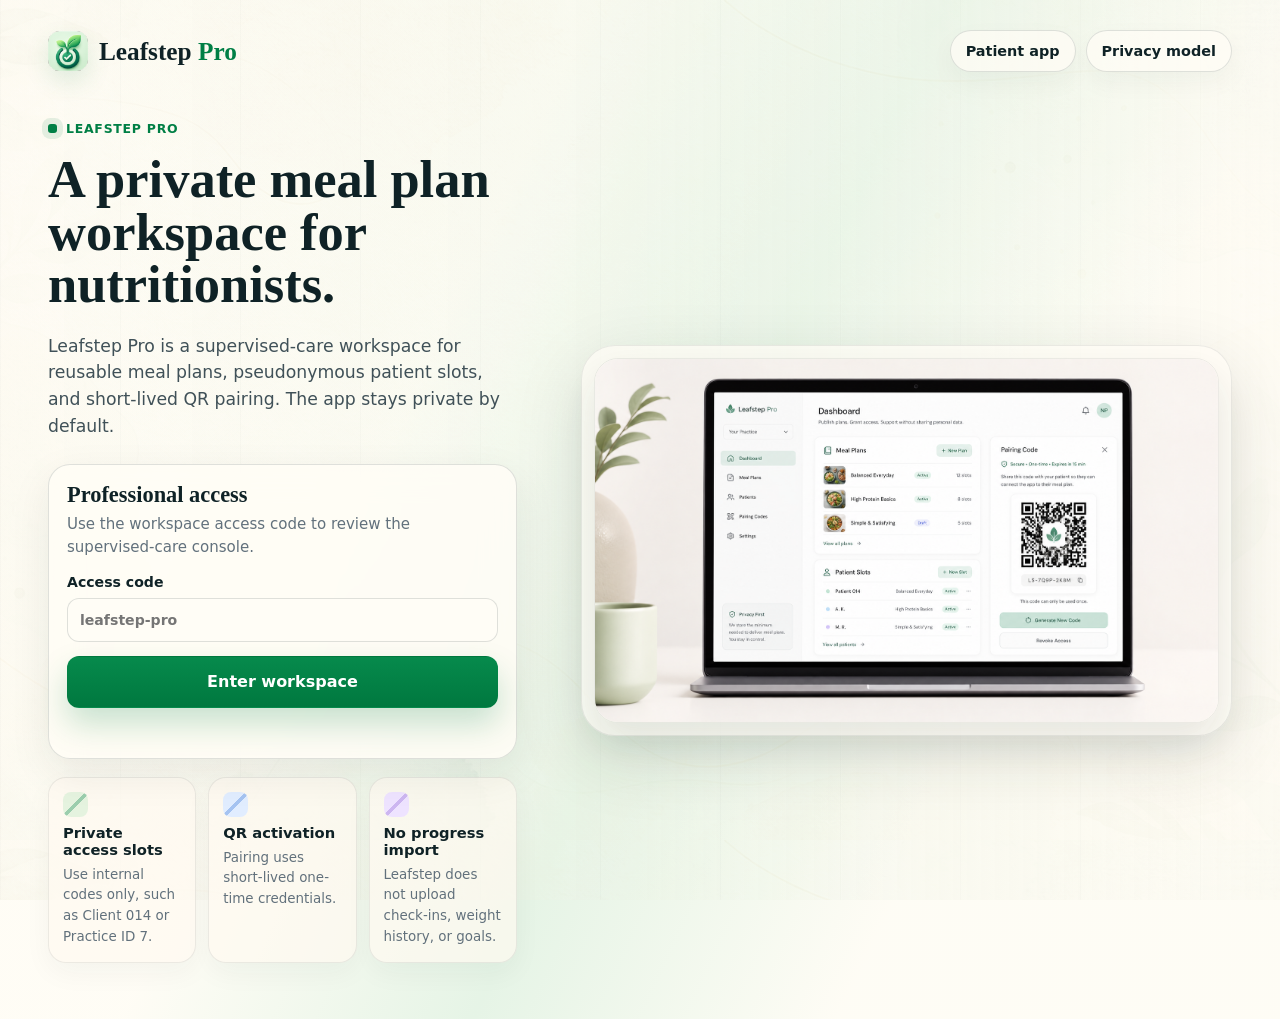
==== commit c17781fa: "Align nutritionist page with Leafstep site" ====
--- a/website/nutritionist.html
+++ b/website/nutritionist.html
@@ -8,8 +8,9 @@
       content="Leafstep Pro nutritionist workspace for privacy-preserving meal plan publishing and QR pairing."
     >
     <title>Leafstep Pro | Nutritionist Workspace</title>
-    <link rel="stylesheet" href="nutritionist.css?v=20260621-pro-cms-polish">
-    <script src="nutritionist.js?v=20260621-pro-cms-polish" defer></script>
+    <link rel="icon" href="assets/brand/app-icon.png">
+    <link rel="stylesheet" href="nutritionist.css?v=20260622-leafstep-aligned">
+    <script src="nutritionist.js?v=20260622-leafstep-aligned" defer></script>
   </head>
   <body>
     <main>
--- a/website/nutritionist.css
+++ b/website/nutritionist.css
@@ -1,24 +1,28 @@
 :root {
-  --bg: #f6f7f5;
-  --paper: #ffffff;
-  --surface: #fafbf8;
-  --ink: #142326;
-  --muted: #66747b;
-  --soft: #eef4ec;
-  --green: #127a4d;
-  --green-dark: #0d5f3d;
-  --mint: #dff0e7;
-  --blue: #e7f0ff;
-  --blue-ink: #2f69c4;
-  --lavender: #eee8ff;
-  --lavender-ink: #6850b8;
+  --bg: #f8f4ea;
+  --paper: #fffdf6;
+  --paper-strong: #fffaf0;
+  --surface: rgba(255, 250, 240, 0.78);
+  --ink: #0f2226;
+  --muted: #62717c;
+  --soft: #8b988d;
+  --green: #007f45;
+  --green-2: #0d9a64;
+  --green-dark: #006936;
+  --mint: #e5f3df;
+  --blue: #e1edff;
+  --blue-ink: #276bd4;
+  --lavender: #eee3ff;
+  --lavender-ink: #8758d3;
   --danger: #a33a3a;
   --danger-soft: #fff0ef;
-  --line: rgba(20, 35, 38, 0.11);
-  --line-strong: rgba(20, 35, 38, 0.18);
-  --shadow: 0 12px 32px rgba(40, 65, 56, 0.08);
-  --shadow-soft: 0 4px 14px rgba(40, 65, 56, 0.05);
-  --radius: 12px;
+  --line: rgba(15, 34, 38, 0.13);
+  --line-soft: rgba(15, 34, 38, 0.08);
+  --line-strong: rgba(15, 34, 38, 0.18);
+  --shadow: 0 22px 70px rgba(21, 42, 35, 0.12);
+  --shadow-soft: 0 14px 42px rgba(21, 42, 35, 0.08);
+  --shadow-panel: 0 10px 36px rgba(21, 42, 35, 0.055);
+  --radius: 18px;
   color-scheme: light;
 }
 
@@ -33,9 +37,35 @@
 body {
   min-width: 320px;
   margin: 0;
-  background: var(--bg);
+  background:
+    linear-gradient(115deg, rgba(255, 253, 246, 0.95) 0 34%, rgba(225, 244, 229, 0.8) 54%, rgba(255, 253, 246, 0.92) 75%),
+    var(--bg);
   color: var(--ink);
   font-family: Inter, ui-sans-serif, system-ui, -apple-system, BlinkMacSystemFont, "Segoe UI", sans-serif;
+  letter-spacing: 0;
+}
+
+body::before {
+  position: fixed;
+  inset: 0;
+  z-index: -1;
+  background:
+    linear-gradient(90deg, rgba(255, 253, 246, 0.2), rgba(228, 244, 228, 0.22), rgba(255, 253, 246, 0.4)),
+    repeating-linear-gradient(90deg, rgba(15, 34, 38, 0.018) 0 1px, transparent 1px 120px);
+  content: "";
+}
+
+body::after {
+  position: fixed;
+  inset: 0;
+  z-index: -2;
+  background-image: url("assets/wellness/botanical-paper-texture.png");
+  background-position: top center;
+  background-repeat: repeat-y;
+  background-size: min(1680px, 150vw) auto;
+  content: "";
+  opacity: 0.18;
+  pointer-events: none;
 }
 
 button,
@@ -49,8 +79,14 @@
   cursor: pointer;
 }
 
+img {
+  display: block;
+  max-width: 100%;
+}
+
 a {
   color: inherit;
+  text-decoration: none;
 }
 
 h1,
@@ -62,13 +98,27 @@
 
 h1,
 h2,
-h3 {
+.brand span,
+.cms-topbar h1,
+.section-heading h2,
+.modal-head h2,
+.confirm-form h2 {
+  font-family: Georgia, "Times New Roman", serif;
+  letter-spacing: 0;
+}
+
+h3,
+label,
+button,
+input,
+select,
+textarea {
   letter-spacing: 0;
 }
 
 p {
   color: var(--muted);
-  line-height: 1.48;
+  line-height: 1.55;
 }
 
 label {
@@ -76,21 +126,24 @@
   gap: 8px;
   color: var(--ink);
   font-size: 0.88rem;
-  font-weight: 800;
+  font-weight: 820;
 }
 
 input,
 select,
 textarea {
   width: 100%;
-  min-height: 40px;
-  padding: 9px 11px;
+  min-height: 44px;
+  padding: 10px 12px;
   border: 1px solid var(--line);
-  border-radius: 10px;
-  background: #fff;
+  border-radius: 12px;
+  background: rgba(255, 253, 246, 0.92);
   color: var(--ink);
   outline: none;
-  transition: border-color 160ms ease, box-shadow 160ms ease;
+  transition:
+    border-color 160ms ease,
+    box-shadow 160ms ease,
+    background 160ms ease;
 }
 
 textarea {
@@ -100,20 +153,23 @@
 input:focus,
 select:focus,
 textarea:focus {
-  border-color: rgba(18, 122, 77, 0.48);
-  box-shadow: 0 0 0 4px rgba(18, 122, 77, 0.1);
+  border-color: rgba(0, 127, 69, 0.48);
+  background: var(--paper);
+  box-shadow: 0 0 0 4px rgba(0, 127, 69, 0.1);
 }
 
 .button:focus-visible,
 .nav-item:focus-visible,
 .icon-button:focus-visible,
 .remove-meal:focus-visible,
-summary:focus-visible {
-  outline: 3px solid rgba(18, 122, 77, 0.32);
+summary:focus-visible,
+a:focus-visible {
+  outline: 3px solid rgba(39, 107, 212, 0.45);
   outline-offset: 3px;
 }
 
-.hidden {
+.hidden,
+.is-hidden {
   display: none !important;
 }
 
@@ -122,50 +178,74 @@
   align-items: center;
   gap: 11px;
   color: var(--ink);
-  font-size: 1rem;
-  font-weight: 820;
+  font-size: 1.58rem;
+  font-weight: 700;
   text-decoration: none;
 }
 
 .brand strong {
   color: var(--green);
-  font-weight: 900;
+  font-weight: 700;
+}
+
+.brand span {
+  white-space: nowrap;
 }
 
 .brand img {
-  border-radius: 10px;
-  box-shadow: 0 6px 16px rgba(18, 122, 77, 0.1);
+  width: 40px;
+  height: 40px;
+  border-radius: 12px;
+  box-shadow: 0 10px 25px rgba(0, 127, 69, 0.12);
 }
 
 .button {
   display: inline-flex;
   align-items: center;
   justify-content: center;
-  min-height: 38px;
+  min-height: 52px;
   gap: 8px;
-  padding: 0 12px;
+  padding: 0 24px;
   border: 1px solid transparent;
-  border-radius: 10px;
+  border-radius: 12px;
   color: var(--ink);
-  font-size: 0.84rem;
-  font-weight: 800;
+  font-size: 1rem;
+  font-weight: 850;
+  line-height: 1;
   text-decoration: none;
-  transition: transform 160ms ease, border-color 160ms ease, background 160ms ease, box-shadow 160ms ease;
+  white-space: nowrap;
+  transition:
+    transform 220ms ease,
+    border-color 180ms ease,
+    background 180ms ease,
+    box-shadow 220ms ease,
+    color 180ms ease;
 }
 
 .button:hover {
-  transform: translateY(-1px);
+  transform: translateY(-2px);
 }
 
 .button.primary {
-  background: var(--green-dark);
-  color: #fff;
-  box-shadow: 0 10px 18px rgba(18, 122, 77, 0.12);
+  background: linear-gradient(180deg, #068a4c, #00783f);
+  color: #ffffff;
+  box-shadow: 0 16px 32px rgba(0, 127, 69, 0.22);
+}
+
+.button.primary:hover {
+  background: linear-gradient(180deg, #007c43, #006936);
+  box-shadow: 0 20px 42px rgba(0, 127, 69, 0.28);
 }
 
 .button.subtle {
   border-color: var(--line);
-  background: #fff;
+  background: rgba(255, 253, 246, 0.72);
+}
+
+.button.subtle:hover {
+  border-color: rgba(0, 127, 69, 0.3);
+  color: var(--green);
+  box-shadow: 0 14px 34px rgba(21, 42, 35, 0.08);
 }
 
 .button.danger {
@@ -181,19 +261,19 @@
 .icon-button {
   position: relative;
   flex: 0 0 auto;
-  width: 40px;
-  height: 40px;
+  width: 44px;
+  height: 44px;
   border: 1px solid var(--line);
-  border-radius: 10px;
-  background: #fff;
+  border-radius: 12px;
+  background: rgba(255, 253, 246, 0.82);
 }
 
 .icon-button::before,
 .icon-button::after {
   position: absolute;
-  top: 19px;
-  left: 11px;
-  width: 16px;
+  top: 21px;
+  left: 12px;
+  width: 18px;
   height: 2px;
   border-radius: 999px;
   background: var(--muted);
@@ -210,90 +290,110 @@
 
 .access-page {
   min-height: 100vh;
-  padding: 20px clamp(18px, 4vw, 44px) 42px;
-  background:
-    radial-gradient(circle at top left, rgba(223, 240, 231, 0.5), transparent 30rem),
-    linear-gradient(180deg, #ffffff 0%, var(--bg) 100%);
+  width: min(1328px, calc(100% - 96px));
+  margin: 0 auto;
+  padding: 30px 0 56px;
 }
 
 .access-nav {
   display: flex;
   align-items: center;
   justify-content: space-between;
-  gap: 18px;
-  width: min(1240px, 100%);
-  margin: 0 auto 34px;
+  gap: 24px;
+  margin-bottom: 46px;
 }
 
 .access-nav-links {
   display: flex;
   flex-wrap: wrap;
-  gap: 8px;
+  justify-content: flex-end;
+  gap: 10px;
 }
 
 .access-nav-links a {
-  padding: 9px 12px;
+  display: inline-flex;
+  align-items: center;
+  min-height: 42px;
+  padding: 0 15px;
   border: 1px solid var(--line);
   border-radius: 999px;
-  background: rgba(255, 255, 255, 0.72);
-  color: var(--muted);
-  font-size: 0.84rem;
-  font-weight: 850;
-  text-decoration: none;
+  background: rgba(255, 253, 246, 0.72);
+  color: var(--ink);
+  font-size: 0.9rem;
+  font-weight: 800;
+  box-shadow: 0 10px 26px rgba(21, 42, 35, 0.045);
+}
+
+.access-nav-links a:hover {
+  border-color: rgba(0, 127, 69, 0.3);
+  color: var(--green);
 }
 
 .access-layout {
   display: grid;
   grid-template-columns: minmax(320px, 0.72fr) minmax(420px, 1fr);
-  gap: clamp(28px, 4vw, 54px);
+  gap: clamp(34px, 5vw, 76px);
   align-items: center;
-  width: min(1240px, 100%);
-  margin: 0 auto;
+}
+
+.access-copy h1 {
+  max-width: 610px;
+  margin-bottom: 22px;
+  font-size: clamp(3rem, 4.1vw, 4rem);
+  line-height: 1;
 }
 
 .access-kicker,
 .topline {
-  margin-bottom: 8px;
+  display: inline-flex;
+  align-items: center;
+  gap: 9px;
+  margin-bottom: 15px;
   color: var(--green);
-  font-size: 0.68rem;
-  font-weight: 860;
-  letter-spacing: 0.1em;
+  font-size: 0.78rem;
+  font-weight: 900;
+  letter-spacing: 0.06em;
   text-transform: uppercase;
 }
 
-.access-copy h1 {
-  max-width: 560px;
-  margin-bottom: 14px;
-  font-size: clamp(2.1rem, 4vw, 3.45rem);
-  line-height: 1.02;
+.access-kicker::before,
+.topline::before {
+  width: 9px;
+  height: 9px;
+  border-radius: 3px;
+  background: var(--green);
+  box-shadow: 0 0 0 6px rgba(0, 127, 69, 0.1);
+  content: "";
 }
 
 .access-lede {
-  max-width: 540px;
-  margin-bottom: 18px;
+  max-width: 590px;
+  margin-bottom: 24px;
   color: #405158;
-  font-size: clamp(0.98rem, 1.3vw, 1.08rem);
+  font-size: clamp(1rem, 1.35vw, 1.12rem);
 }
 
 .access-card {
   display: grid;
-  gap: 12px;
-  max-width: 480px;
-  padding: 16px;
+  gap: 14px;
+  max-width: 490px;
+  padding: 18px;
   border: 1px solid var(--line);
-  border-radius: var(--radius);
-  background: rgba(255, 255, 255, 0.88);
-  box-shadow: none;
+  border-radius: 22px;
+  background: rgba(255, 253, 246, 0.86);
+  box-shadow: var(--shadow-soft);
+  backdrop-filter: blur(16px);
 }
 
 .access-card h2 {
-  margin-bottom: 4px;
-  font-size: 1.08rem;
+  margin-bottom: 6px;
+  font-size: 1.4rem;
+  line-height: 1.08;
 }
 
 .access-card p {
   margin-bottom: 0;
-  font-size: 0.92rem;
+  font-size: 0.94rem;
 }
 
 .form-message {
@@ -307,20 +407,21 @@
 .privacy-strip {
   display: grid;
   grid-template-columns: repeat(3, minmax(0, 1fr));
-  gap: 10px;
-  max-width: 620px;
-  margin-top: 14px;
+  gap: 12px;
+  max-width: 680px;
+  margin-top: 18px;
 }
 
 .privacy-strip article {
   display: grid;
-  gap: 6px;
+  gap: 7px;
   align-content: start;
-  min-height: 116px;
-  padding: 12px;
-  border: 1px solid var(--line);
-  border-radius: 12px;
-  background: rgba(255, 255, 255, 0.7);
+  min-height: 126px;
+  padding: 14px;
+  border: 1px solid var(--line-soft);
+  border-radius: 18px;
+  background: rgba(255, 250, 240, 0.68);
+  box-shadow: 0 10px 28px rgba(21, 42, 35, 0.045);
 }
 
 .privacy-strip strong {
@@ -333,44 +434,48 @@
 }
 
 .mini-mark {
-  width: 24px;
-  height: 24px;
+  width: 25px;
+  height: 25px;
   border-radius: 8px;
   background:
-    linear-gradient(135deg, transparent 45%, rgba(18, 122, 77, 0.32) 46% 54%, transparent 55%),
+    linear-gradient(135deg, transparent 45%, rgba(0, 127, 69, 0.32) 46% 54%, transparent 55%),
     var(--mint);
 }
 
 .mini-mark.blue {
   background:
-    linear-gradient(135deg, transparent 45%, rgba(47, 105, 196, 0.32) 46% 54%, transparent 55%),
+    linear-gradient(135deg, transparent 45%, rgba(39, 107, 212, 0.32) 46% 54%, transparent 55%),
     var(--blue);
 }
 
 .mini-mark.lavender {
   background:
-    linear-gradient(135deg, transparent 45%, rgba(104, 80, 184, 0.32) 46% 54%, transparent 55%),
+    linear-gradient(135deg, transparent 45%, rgba(135, 88, 211, 0.32) 46% 54%, transparent 55%),
     var(--lavender);
 }
 
 .access-visual {
   position: relative;
+  padding: 12px;
+  border: 1px solid rgba(15, 34, 38, 0.08);
+  border-radius: 34px;
+  background: rgba(255, 253, 246, 0.72);
+  box-shadow: var(--shadow);
 }
 
 .access-visual img {
-  display: block;
   width: 100%;
   height: auto;
-  border: 1px solid rgba(20, 35, 38, 0.08);
-  border-radius: 18px;
-  box-shadow: 0 16px 38px rgba(40, 65, 56, 0.12);
+  border: 1px solid rgba(15, 34, 38, 0.08);
+  border-radius: 24px;
+  box-shadow: 0 18px 38px rgba(21, 42, 35, 0.1);
 }
 
 .cms-shell {
   display: grid;
-  grid-template-columns: 248px minmax(0, 1fr);
+  grid-template-columns: 264px minmax(0, 1fr);
   min-height: 100vh;
-  background: #f7f8f5;
+  background: transparent;
 }
 
 .cms-sidebar {
@@ -378,12 +483,13 @@
   top: 0;
   display: flex;
   flex-direction: column;
-  gap: 18px;
+  gap: 20px;
   min-width: 0;
   height: 100vh;
-  padding: 18px 16px;
+  padding: 24px 18px;
   border-right: 1px solid var(--line);
-  background: rgba(255, 255, 255, 0.86);
+  background: rgba(255, 253, 246, 0.82);
+  box-shadow: 10px 0 40px rgba(21, 42, 35, 0.045);
   backdrop-filter: blur(18px);
 }
 
@@ -393,40 +499,48 @@
 
 .cms-nav {
   display: grid;
-  gap: 4px;
+  gap: 6px;
 }
 
 .nav-item {
-  min-height: 38px;
-  padding: 0 11px;
+  min-height: 42px;
+  padding: 0 13px;
   border: 1px solid transparent;
-  border-radius: 10px;
+  border-radius: 12px;
   background: transparent;
-  color: #3d4e54;
-  font-size: 0.86rem;
-  font-weight: 780;
+  color: #405158;
+  font-size: 0.9rem;
+  font-weight: 820;
   text-align: left;
+  transition:
+    background 160ms ease,
+    border-color 160ms ease,
+    color 160ms ease,
+    box-shadow 160ms ease;
 }
 
 .nav-item:hover,
 .nav-item.active {
-  border-color: rgba(18, 122, 77, 0.12);
-  background: var(--soft);
+  border-color: rgba(0, 127, 69, 0.16);
+  background: rgba(229, 243, 223, 0.72);
   color: var(--green-dark);
+  box-shadow: 0 10px 24px rgba(21, 42, 35, 0.045);
 }
 
 .sidebar-card {
   min-width: 0;
   margin-top: auto;
-  padding: 13px;
-  border: 1px solid var(--line);
-  border-radius: 12px;
-  background: var(--surface);
+  padding: 15px;
+  border: 1px solid var(--line-soft);
+  border-radius: 18px;
+  background: rgba(255, 250, 240, 0.74);
+  box-shadow: 0 10px 28px rgba(21, 42, 35, 0.045);
 }
 
 .sidebar-card h2 {
   margin-bottom: 8px;
-  font-size: 1rem;
+  font-size: 1.15rem;
+  line-height: 1.1;
 }
 
 .sidebar-card p {
@@ -437,24 +551,24 @@
 .cms-main {
   display: grid;
   align-content: start;
-  gap: 18px;
+  gap: 20px;
   width: min(1240px, 100%);
-  padding: 22px clamp(18px, 3vw, 30px) 40px;
+  padding: 28px clamp(20px, 3vw, 34px) 46px;
 }
 
 .cms-topbar {
   display: flex;
   align-items: center;
   justify-content: space-between;
-  gap: 20px;
-  padding-bottom: 16px;
+  gap: 22px;
+  padding-bottom: 18px;
   border-bottom: 1px solid var(--line);
 }
 
 .cms-topbar h1 {
   margin-bottom: 0;
-  font-size: clamp(1.22rem, 2vw, 1.68rem);
-  line-height: 1.18;
+  font-size: clamp(1.75rem, 2.7vw, 2.5rem);
+  line-height: 1.02;
 }
 
 .topbar-actions,
@@ -466,6 +580,20 @@
   gap: 10px;
 }
 
+.topbar-actions .button,
+.heading-actions .button,
+.panel-head .button,
+.record-actions .button,
+.pairing-actions .button,
+.meal-editor-head .button,
+.modal-actions .button,
+#reset-demo {
+  min-height: 40px;
+  padding: 0 14px;
+  border-radius: 10px;
+  font-size: 0.84rem;
+}
+
 .search-field {
   width: min(320px, 38vw);
   gap: 6px;
@@ -501,25 +629,22 @@
   display: grid;
 }
 
-.is-hidden {
-  display: none !important;
-}
-
 .section-heading {
   display: flex;
   align-items: end;
   justify-content: space-between;
   gap: 18px;
-  margin-bottom: 12px;
+  margin-bottom: 14px;
 }
 
 .section-heading h2 {
   margin-bottom: 0;
-  font-size: clamp(1.08rem, 1.5vw, 1.34rem);
+  font-size: clamp(1.42rem, 2vw, 1.9rem);
+  line-height: 1.08;
 }
 
 .section-note {
-  max-width: 360px;
+  max-width: 380px;
   margin-bottom: 0;
   color: #53646a;
   font-size: 0.9rem;
@@ -530,14 +655,14 @@
 .metric-grid {
   display: grid;
   grid-template-columns: repeat(4, minmax(0, 1fr));
-  gap: 10px;
+  gap: 12px;
 }
 
 .overview-grid {
   display: grid;
   grid-template-columns: 0.72fr 1fr 1fr;
-  gap: 12px;
-  margin-top: 12px;
+  gap: 14px;
+  margin-top: 14px;
 }
 
 .next-steps-panel {
@@ -558,22 +683,23 @@
 .metric-card,
 .panel,
 .privacy-panel {
-  border: 1px solid var(--line);
+  border: 1px solid var(--line-soft);
   border-radius: var(--radius);
-  background: var(--paper);
-  box-shadow: none;
+  background: rgba(255, 253, 246, 0.82);
+  box-shadow: var(--shadow-panel);
+  backdrop-filter: blur(10px);
 }
 
 .metric-card {
-  min-height: 96px;
-  padding: 14px;
+  min-height: 104px;
+  padding: 16px;
 }
 
 .metric-card span {
   display: block;
-  margin-bottom: 8px;
+  margin-bottom: 9px;
   color: var(--muted);
-  font-size: 0.78rem;
+  font-size: 0.76rem;
   font-weight: 850;
   letter-spacing: 0.08em;
   text-transform: uppercase;
@@ -582,7 +708,8 @@
 .metric-card strong {
   display: block;
   margin-bottom: 6px;
-  font-size: 1.52rem;
+  color: var(--ink);
+  font-size: 1.65rem;
   line-height: 1;
 }
 
@@ -594,7 +721,7 @@
 .workspace-grid {
   display: grid;
   grid-template-columns: minmax(360px, 0.95fr) minmax(340px, 1.05fr);
-  gap: 12px;
+  gap: 14px;
 }
 
 .full-row {
@@ -603,7 +730,7 @@
 
 .panel {
   min-width: 0;
-  padding: 14px;
+  padding: 16px;
 }
 
 .panel-head {
@@ -618,7 +745,7 @@
 .slot-form h3,
 .meal-editor h3 {
   margin-bottom: 0;
-  font-size: 0.96rem;
+  font-size: 1rem;
 }
 
 .count-label {
@@ -629,7 +756,7 @@
 
 .record-list {
   display: grid;
-  gap: 7px;
+  gap: 8px;
 }
 
 .record-row {
@@ -637,10 +764,10 @@
   grid-template-columns: minmax(0, 1fr) auto;
   gap: 12px;
   align-items: center;
-  padding: 10px;
-  border: 1px solid var(--line);
-  border-radius: 10px;
-  background: #fff;
+  padding: 11px;
+  border: 1px solid var(--line-soft);
+  border-radius: 14px;
+  background: rgba(255, 253, 246, 0.7);
 }
 
 .record-row.selectable {
@@ -649,8 +776,8 @@
 
 .record-row.selected,
 .record-row:hover {
-  border-color: rgba(18, 122, 77, 0.25);
-  background: var(--surface);
+  border-color: rgba(0, 127, 69, 0.25);
+  background: rgba(229, 243, 223, 0.34);
 }
 
 .record-title {
@@ -683,9 +810,9 @@
   display: inline-flex;
   align-items: center;
   min-height: 26px;
-  padding: 4px 8px;
+  padding: 4px 9px;
   border-radius: 999px;
-  background: var(--soft);
+  background: rgba(229, 243, 223, 0.88);
   color: var(--green-dark);
   font-size: 0.74rem;
   font-weight: 900;
@@ -716,9 +843,9 @@
   display: grid;
   place-items: center;
   min-height: 280px;
-  padding: 20px;
+  padding: 22px;
   border: 1px dashed var(--line-strong);
-  border-radius: 12px;
+  border-radius: 16px;
   text-align: center;
 }
 
@@ -737,13 +864,13 @@
 
 .plan-detail-head h3 {
   margin-bottom: 6px;
-  font-size: 1.05rem;
+  font-size: 1.08rem;
 }
 
 .plan-note {
-  padding: 12px;
-  border-radius: 10px;
-  background: var(--surface);
+  padding: 13px;
+  border-radius: 14px;
+  background: rgba(255, 250, 240, 0.84);
   color: #46575d;
   font-size: 0.9rem;
 }
@@ -751,7 +878,7 @@
 .day-group {
   display: grid;
   gap: 8px;
-  padding: 12px 0;
+  padding: 13px 0;
   border-top: 1px solid var(--line);
 }
 
@@ -764,10 +891,10 @@
   display: grid;
   grid-template-columns: 92px minmax(0, 1fr);
   gap: 10px;
-  padding: 10px;
-  border: 1px solid var(--line);
-  border-radius: 10px;
-  background: #fff;
+  padding: 11px;
+  border: 1px solid var(--line-soft);
+  border-radius: 14px;
+  background: rgba(255, 253, 246, 0.7);
 }
 
 .meal-item strong {
@@ -790,7 +917,7 @@
 .split-grid {
   display: grid;
   grid-template-columns: minmax(280px, 0.45fr) minmax(0, 1fr);
-  gap: 12px;
+  gap: 14px;
 }
 
 .slot-form {
@@ -805,15 +932,14 @@
 }
 
 .privacy-panel {
-  display: grid;
   grid-template-columns: minmax(280px, 0.65fr) minmax(320px, 1fr);
   gap: 20px;
-  padding: 16px;
+  padding: 18px;
 }
 
 .privacy-panel h2 {
   margin-bottom: 10px;
-  font-size: clamp(1.1rem, 1.6vw, 1.36rem);
+  font-size: clamp(1.45rem, 2vw, 1.9rem);
 }
 
 .privacy-checks {
@@ -825,10 +951,10 @@
 }
 
 .privacy-checks li {
-  padding: 10px 12px;
-  border: 1px solid var(--line);
-  border-radius: 10px;
-  background: var(--surface);
+  padding: 11px 13px;
+  border: 1px solid var(--line-soft);
+  border-radius: 14px;
+  background: rgba(255, 250, 240, 0.82);
   color: #43545a;
   font-size: 0.86rem;
   font-weight: 760;
@@ -838,9 +964,9 @@
   width: min(880px, calc(100% - 28px));
   max-height: calc(100vh - 36px);
   padding: 0;
-  border: 0;
-  border-radius: 16px;
-  background: #fff;
+  border: 1px solid var(--line-soft);
+  border-radius: 22px;
+  background: var(--paper);
   box-shadow: 0 24px 70px rgba(20, 35, 38, 0.22);
 }
 
@@ -851,7 +977,7 @@
 
 .plan-form,
 .pairing-modal {
-  padding: 16px;
+  padding: 18px;
 }
 
 .plan-form {
@@ -875,7 +1001,8 @@
 
 .modal-head h2 {
   margin-bottom: 0;
-  font-size: 1.16rem;
+  font-size: 1.55rem;
+  line-height: 1.08;
 }
 
 .form-grid {
@@ -892,10 +1019,10 @@
   display: grid;
   gap: 12px;
   margin-top: 16px;
-  padding: 12px;
-  border: 1px solid var(--line);
-  border-radius: 12px;
-  background: var(--surface);
+  padding: 13px;
+  border: 1px solid var(--line-soft);
+  border-radius: 16px;
+  background: rgba(255, 250, 240, 0.76);
 }
 
 .meal-rows {
@@ -910,9 +1037,9 @@
   gap: 10px;
   align-items: start;
   padding: 12px;
-  border: 1px solid var(--line);
-  border-radius: 10px;
-  background: #fff;
+  border: 1px solid var(--line-soft);
+  border-radius: 14px;
+  background: rgba(255, 253, 246, 0.82);
 }
 
 .meal-row label {
@@ -947,7 +1074,7 @@
   bottom: -18px;
   z-index: 2;
   padding: 14px 0 0;
-  background: linear-gradient(180deg, rgba(255, 255, 255, 0.88), #fff 40%);
+  background: linear-gradient(180deg, rgba(255, 253, 246, 0.88), var(--paper) 40%);
 }
 
 .secure-link-details {
@@ -976,12 +1103,13 @@
 .confirm-form {
   display: grid;
   gap: 6px;
-  padding: 18px;
+  padding: 20px;
 }
 
 .confirm-form h2 {
   margin-bottom: 8px;
-  font-size: 1.34rem;
+  font-size: 1.62rem;
+  line-height: 1.08;
 }
 
 .confirm-form p:last-child {
@@ -1003,7 +1131,7 @@
   padding: 18px;
   border: 1px solid var(--line);
   border-radius: 24px;
-  background: #fff;
+  background: rgba(255, 253, 246, 0.86);
 }
 
 .qr-grid {
@@ -1014,7 +1142,7 @@
   aspect-ratio: 1;
   padding: 8px;
   border-radius: 12px;
-  background: #fff;
+  background: var(--paper);
   box-shadow: inset 0 0 0 1px var(--line);
 }
 
@@ -1037,7 +1165,7 @@
   padding: 12px;
   border: 1px solid var(--line);
   border-radius: 14px;
-  background: var(--surface);
+  background: rgba(255, 250, 240, 0.86);
   color: var(--ink);
   font-size: 0.84rem;
 }
@@ -1085,7 +1213,7 @@
     position: static;
     height: auto;
     gap: 12px;
-    padding: 14px;
+    padding: 16px 14px;
     border-right: 0;
     border-bottom: 1px solid var(--line);
   }
@@ -1095,8 +1223,8 @@
   }
 
   .cms-brand img {
-    width: 34px;
-    height: 34px;
+    width: 36px;
+    height: 36px;
   }
 
   .cms-nav {
@@ -1110,16 +1238,13 @@
   .nav-item {
     flex: 0 1 auto;
     min-width: 0;
-    min-height: 34px;
+    min-height: 36px;
     padding: 0 10px;
     font-size: 0.78rem;
     text-align: center;
   }
 
-  .sidebar-card {
-    display: none;
-  }
-
+  .sidebar-card,
   #reset-demo {
     display: none;
   }
@@ -1150,11 +1275,17 @@
 
 @media (max-width: 620px) {
   .access-page {
-    padding: 18px 14px 34px;
+    width: calc(100% - 28px);
+    padding: 20px 0 34px;
   }
 
   .access-nav {
     align-items: start;
+    margin-bottom: 28px;
+  }
+
+  .brand {
+    font-size: 1.36rem;
   }
 
   .access-nav-links {
@@ -1185,6 +1316,10 @@
     padding: 18px 14px 32px;
   }
 
+  .cms-topbar h1 {
+    font-size: 1.8rem;
+  }
+
   .record-row {
     grid-template-columns: 1fr;
   }
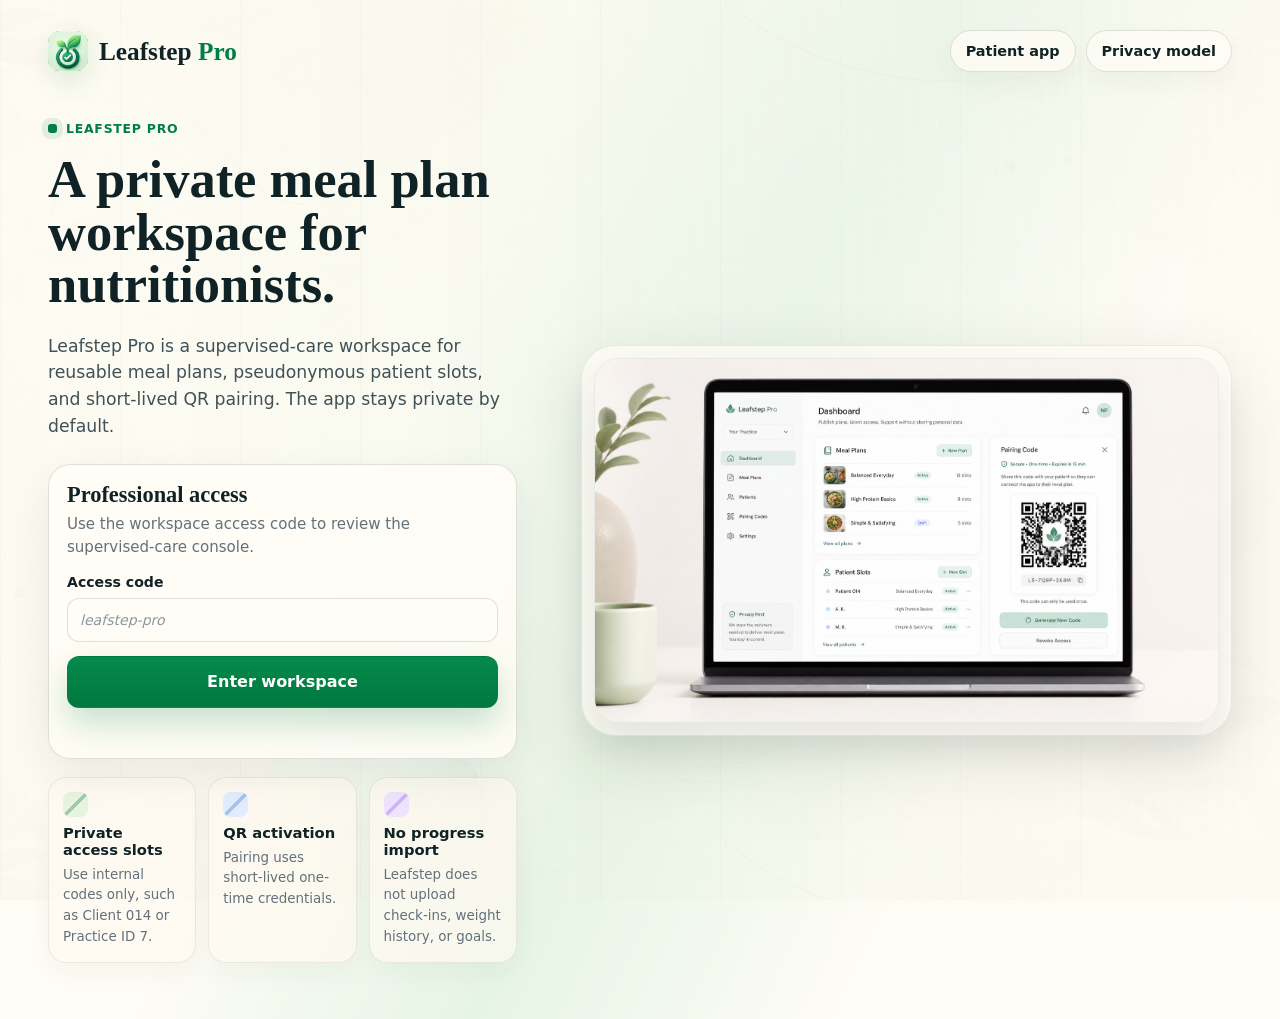
==== commit 59b9eec3: "Update nutritionist demo experience" ====
--- a/website/nutritionist.html
+++ b/website/nutritionist.html
@@ -9,8 +9,9 @@
     >
     <title>Leafstep Pro | Nutritionist Workspace</title>
     <link rel="icon" href="assets/brand/app-icon.png">
-    <link rel="stylesheet" href="nutritionist.css?v=20260622-leafstep-aligned">
-    <script src="nutritionist.js?v=20260622-leafstep-aligned" defer></script>
+    <link rel="stylesheet" href="nutritionist.css?v=20260623-global-placeholder-polish">
+    <script src="assets/pro/leafstep-pro-demo-data.js?v=20260623-rich-demo-data" defer></script>
+    <script src="nutritionist.js?v=20260623-search-placeholder-polish" defer></script>
   </head>
   <body>
     <main>
@@ -80,54 +81,73 @@
 
       <section id="app-panel" class="cms-shell hidden" aria-label="Leafstep Pro CMS workspace">
         <aside class="cms-sidebar" aria-label="Workspace navigation">
-          <a class="brand cms-brand" href="index.html" aria-label="Leafstep home">
-            <img src="assets/brand/app-icon.png" alt="" width="38" height="38">
-            <span>Leafstep <strong>Pro</strong></span>
-          </a>
+          <div class="sidebar-topline">
+            <a class="brand cms-brand" href="index.html" aria-label="Leafstep home">
+              <img src="assets/brand/app-icon.png" alt="" width="38" height="38">
+              <span>Leafstep <strong>Pro</strong></span>
+            </a>
+          </div>
 
           <nav class="cms-nav" aria-label="Workspace sections">
-            <button class="nav-item active" type="button" data-view="overview" aria-pressed="true">Overview</button>
-            <button class="nav-item" type="button" data-view="meal-plans" aria-pressed="false">Plans</button>
-            <button class="nav-item" type="button" data-view="patient-slots" aria-pressed="false">Client Access</button>
-            <button class="nav-item" type="button" data-view="pairing-codes" aria-pressed="false">Pairing Links</button>
-            <button class="nav-item" type="button" data-view="privacy" aria-pressed="false">Privacy</button>
+            <button class="nav-item active" type="button" data-view="overview" aria-pressed="true" title="Overview">
+              <img class="nav-icon" src="assets/pro/nav-icons/overview.png" alt="">
+              <span>Overview</span>
+            </button>
+            <button class="nav-item" type="button" data-view="patients" aria-pressed="false" title="Patients">
+              <img class="nav-icon" src="assets/pro/nav-icons/patients.png" alt="">
+              <span>Patients</span>
+            </button>
+            <button class="nav-item" type="button" data-view="meal-plans" aria-pressed="false" title="Meal Plans">
+              <img class="nav-icon" src="assets/pro/nav-icons/meal-plans.png" alt="">
+              <span>Meal Plans</span>
+            </button>
+            <button class="nav-item" type="button" data-view="dish-library" aria-pressed="false" title="Dish Library">
+              <img class="nav-icon" src="assets/pro/nav-icons/dish-library.png" alt="">
+              <span>Dish Library</span>
+            </button>
+            <button class="nav-item" type="button" data-view="privacy" aria-pressed="false" title="Privacy">
+              <img class="nav-icon" src="assets/pro/nav-icons/privacy.png" alt="">
+              <span>Privacy</span>
+            </button>
           </nav>
 
           <section class="sidebar-card">
-            <h2>Privacy first</h2>
+            <h2>Planner flow</h2>
             <p>
-              Use internal codes only. Do not enter names, initials, email, diagnosis, weight,
-              goals, measurements, check-ins, or app history.
+              Start with a patient label, assign a plan, add dishes to the week, then share access.
             </p>
           </section>
 
-          <button id="reset-demo" class="button subtle wide" type="button">Restore sample workspace</button>
+          <div class="sidebar-footer">
+            <button id="reset-demo" class="button subtle wide" type="button">Restore sample workspace</button>
+            <button id="sidebar-toggle" class="sidebar-toggle" type="button" aria-label="Collapse sidebar" aria-pressed="false">
+              <span class="toggle-icon" aria-hidden="true"></span>
+              <span class="toggle-label">Collapse sidebar</span>
+            </button>
+          </div>
         </aside>
 
         <div class="cms-main">
           <header class="cms-topbar">
             <div>
               <p id="view-kicker" class="topline">Practice workspace</p>
+              <nav id="breadcrumbs" class="breadcrumbs" aria-label="Breadcrumb"></nav>
               <h1 id="view-title">Workspace</h1>
             </div>
             <div class="topbar-actions">
+              <p id="save-status" class="save-status" role="status" aria-live="polite"></p>
               <label id="search-wrapper" class="search-field">
                 <span id="search-label">Search</span>
-                <input id="workspace-search" type="search" placeholder="Search plans, slots, or codes">
+                <input id="workspace-search" type="search" placeholder="Search patients, plans, or dishes">
               </label>
-              <button id="quick-plan-action" class="button subtle" type="button" data-open-plan>New plan</button>
-              <button id="quick-slot-action" class="button primary" type="button" data-focus-slot>New slot</button>
+            <button id="quick-dish-action" class="button subtle" type="button" data-open-dish>New dish</button>
+            <button id="quick-plan-action" class="button subtle" type="button" data-open-plan>New plan</button>
+              <button id="quick-patient-action" class="button primary" type="button" data-open-patient>New patient</button>
             </div>
           </header>
 
           <section id="overview" class="dashboard-section view-panel active-view" data-view-panel="overview" aria-labelledby="overview-title">
-            <div class="section-heading">
-              <div>
-                <p class="topline">Overview</p>
-                <h2 id="overview-title">Status</h2>
-              </div>
-              <p class="section-note">Plans you publish appear read-only in the Leafstep app.</p>
-            </div>
+            <h2 id="overview-title" class="sr-only">Planning status</h2>
             <div id="metric-grid" class="metric-grid" aria-live="polite"></div>
             <div class="overview-grid">
               <section class="panel next-steps-panel" aria-labelledby="next-steps-title">
@@ -135,103 +155,80 @@
                   <h3 id="next-steps-title">Next steps</h3>
                 </div>
                 <ol class="next-steps">
-                  <li>Create or review a reusable meal plan.</li>
-                  <li>Create a private access slot with an internal code.</li>
-                  <li>Generate a one-time pairing link when the patient is ready.</li>
+                  <li>Create a patient label without personal identifiers.</li>
+                  <li>Build or assign a weekly meal plan.</li>
+                  <li>Add saved dishes or create new dishes while planning.</li>
+                  <li>Generate a pairing link when the patient is ready.</li>
                 </ol>
               </section>
 
-              <section class="panel table-panel" aria-labelledby="recent-plans-title">
-                <div class="panel-head">
-                  <h3 id="recent-plans-title">Recently updated plans</h3>
-                  <button class="button subtle" type="button" data-view-shortcut="meal-plans">View plans</button>
-                </div>
-                <div id="overview-plan-list" class="record-list compact"></div>
+              <section class="panel table-panel" aria-labelledby="recent-patients-title">
+                <div class="panel-head">
+                  <h3 id="recent-patients-title">Patients</h3>
+                  <button class="button subtle" type="button" data-view-shortcut="patients">View patients</button>
+                </div>
+                <div id="overview-patient-list" class="record-list compact"></div>
               </section>
 
               <section class="panel table-panel" aria-labelledby="recent-activity-title">
                 <div class="panel-head">
                   <h3 id="recent-activity-title">Pairing activity</h3>
-                  <button class="button subtle" type="button" data-view-shortcut="pairing-codes">View links</button>
+                  <button class="button subtle" type="button" data-view-shortcut="patients">Manage access</button>
                 </div>
                 <div id="overview-activity-list" class="record-list compact"></div>
               </section>
             </div>
           </section>
 
-          <section id="meal-plans" class="workspace-grid dashboard-section view-panel" data-view-panel="meal-plans" aria-labelledby="plans-title">
-            <div class="section-heading full-row">
-              <div>
-                <p class="topline">Reusable guidance</p>
-                <h2 id="plans-title">Plan library</h2>
+          <section id="patients" class="workspace-grid dashboard-section view-panel" data-view-panel="patients" aria-labelledby="patients-title">
+            <h2 id="patients-title" class="sr-only">Patients</h2>
+
+            <section class="panel table-panel" aria-label="Patient list">
+              <div class="panel-head">
+                <h3>Patient list</h3>
+                <span id="patient-count" class="count-label"></span>
               </div>
-              <div class="heading-actions">
-                <button id="seed-plan" class="button subtle" type="button">Add template</button>
-                <button class="button primary" type="button" data-open-plan>New plan</button>
-              </div>
-            </div>
-
-            <section class="panel table-panel" aria-label="Meal plan library">
-              <div class="panel-head">
-                <h3>Plan library</h3>
-                <span id="plan-count" class="count-label"></span>
-              </div>
-              <div id="plan-list" class="record-list" aria-live="polite"></div>
+              <div id="patient-tools" class="list-tools" aria-label="Patient list controls"></div>
+              <div id="patient-list" class="record-list" aria-live="polite"></div>
+              <div id="patient-pagination" class="pagination-bar" aria-label="Patient pagination"></div>
             </section>
 
-            <aside id="plan-detail" class="panel detail-panel" aria-live="polite"></aside>
-          </section>
-
-          <section id="patient-slots" class="dashboard-section split-section view-panel" data-view-panel="patient-slots" aria-labelledby="patients-title">
-            <div class="section-heading">
-              <div>
-                <p class="topline">Pseudonymous access</p>
-                <h2 id="patients-title">Plan assignments</h2>
-              </div>
-            </div>
-
-            <div class="split-grid">
-              <form id="patient-form" class="panel slot-form">
-                <h3>New access slot</h3>
-                <p>Use an internal code only. Do not enter names, initials, email, diagnosis, weight, goals, measurements, or app history.</p>
-                <label>
-                  Internal reference
-                  <input id="patient-label" placeholder="Client 014" required>
-                </label>
-                <label>
-                  Active plan
-                  <select id="patient-plan" required></select>
-                </label>
-                <button class="button primary wide" type="submit">Save access slot</button>
-              </form>
-
-              <section class="panel table-panel" aria-label="Patient slot table">
-                <div class="panel-head">
-                  <h3>Assigned slots</h3>
-                  <span id="patient-count" class="count-label"></span>
-                </div>
-                <div id="patient-list" class="record-list compact" aria-live="polite"></div>
-              </section>
-            </div>
-          </section>
-
-          <section id="pairing-codes" class="dashboard-section split-section view-panel" data-view-panel="pairing-codes" aria-labelledby="codes-title">
-            <div class="section-heading">
-              <div>
-                <p class="topline">Pairing access</p>
-                <h2 id="codes-title">Access history</h2>
-              </div>
-              <p class="section-note">
-                Pairing links are short-lived, one-time access credentials.
-              </p>
-            </div>
-            <section class="panel table-panel">
-              <div class="panel-head">
-                <h3>Recent access</h3>
-                <span id="code-count" class="count-label"></span>
-              </div>
-              <div id="code-list" class="record-list compact" aria-live="polite"></div>
-            </section>
+            <aside id="patient-detail" class="panel detail-panel" aria-live="polite"></aside>
+          </section>
+
+          <section id="meal-plans" class="dashboard-section view-panel" data-view-panel="meal-plans" aria-labelledby="plans-title">
+            <h2 id="plans-title" class="sr-only">Meal plans</h2>
+
+            <div class="planner-layout">
+              <section class="panel table-panel" aria-label="Meal plan library">
+                <div class="panel-head">
+                  <h3>Plan library</h3>
+                  <div class="panel-head-actions">
+                    <span id="plan-count" class="count-label"></span>
+                  </div>
+                </div>
+                <div id="plan-tools" class="list-tools" aria-label="Meal plan list controls"></div>
+                <div id="plan-list" class="record-list" aria-live="polite"></div>
+                <div id="plan-pagination" class="pagination-bar" aria-label="Meal plan pagination"></div>
+              </section>
+              <section id="plan-board-panel" class="panel board-panel" aria-live="polite"></section>
+            </div>
+          </section>
+
+          <section id="dish-library" class="dashboard-section view-panel" data-view-panel="dish-library" aria-labelledby="dishes-title">
+            <h2 id="dishes-title" class="sr-only">Dish library</h2>
+            <div class="dish-layout">
+              <section class="panel table-panel" aria-label="Dish library">
+                <div class="panel-head">
+                  <h3>Dishes</h3>
+                  <span id="dish-count" class="count-label"></span>
+                </div>
+                <div id="dish-tools" class="list-tools" aria-label="Dish list controls"></div>
+                <div id="dish-list" class="record-list" aria-live="polite"></div>
+                <div id="dish-pagination" class="pagination-bar" aria-label="Dish pagination"></div>
+              </section>
+              <aside id="dish-detail" class="panel detail-panel" aria-live="polite"></aside>
+            </div>
           </section>
 
           <section id="privacy" class="dashboard-section privacy-panel view-panel" data-view-panel="privacy" aria-labelledby="privacy-title">
@@ -239,58 +236,125 @@
               <p class="topline">Privacy boundary</p>
               <h2 id="privacy-title">What Leafstep Pro intentionally avoids</h2>
               <p>
-                Leafstep Pro only publishes meal guidance and pairing access. It does not
-                become an EHR, food database, messaging system, or remote progress dashboard.
+                Leafstep Pro publishes nutritionist-written meal guidance and pairing access.
+                It stays out of check-ins, weight history, measurements, diagnoses, and messaging.
               </p>
             </div>
             <ul class="privacy-checks">
-              <li>No patient email, full name, diagnosis, or weight history</li>
-              <li>No check-ins, goals, measurements, achievements, or app history uploaded</li>
-              <li>No calories, macros, barcode scanning, meal logging, or food database</li>
-              <li>Patient can disconnect and delete the local cached meal plan</li>
+              <li>Use patient labels like Patient 014 instead of names or emails</li>
+              <li>Meal plans are guidance-only and read-only in the app</li>
+              <li>Dishes do not include calories, macros, barcode scanning, or nutrition database data</li>
+              <li>Pairing links can be revoked and recreated from the patient workspace</li>
             </ul>
           </section>
         </div>
       </section>
     </main>
+
+    <dialog id="patient-dialog" class="modal-card" aria-labelledby="patient-dialog-title">
+      <form id="patient-form" method="dialog" class="plan-form">
+        <div class="modal-head">
+          <div>
+            <p class="topline">Patient workspace</p>
+            <h2 id="patient-dialog-title">New patient</h2>
+          </div>
+          <button class="icon-button" type="button" data-close-patient aria-label="Close patient editor"></button>
+        </div>
+
+        <div class="form-grid">
+          <label>
+            Patient label
+            <input id="patient-label" placeholder="Patient 014" required>
+          </label>
+          <label>
+            Optional active plan
+            <select id="patient-plan"></select>
+          </label>
+        </div>
+
+        <div class="modal-actions">
+          <button class="button tertiary" type="button" data-close-patient>Cancel</button>
+          <button class="button primary" type="submit">Create patient</button>
+        </div>
+      </form>
+    </dialog>
 
     <dialog id="plan-dialog" class="modal-card" aria-labelledby="plan-dialog-title">
       <form id="plan-form" method="dialog" class="plan-form">
         <div class="modal-head">
           <div>
-            <p class="topline">Meal plan editor</p>
+            <p class="topline">Meal plan</p>
             <h2 id="plan-dialog-title">Create plan</h2>
           </div>
-          <button class="icon-button" type="button" data-close-dialog aria-label="Close plan editor"></button>
+          <button class="icon-button" type="button" data-close-plan aria-label="Close plan editor"></button>
         </div>
 
         <input id="plan-id" type="hidden">
         <div class="form-grid">
           <label>
             Plan title
-            <input id="plan-title" placeholder="Steady Week Meal Plan" required>
+            <input id="plan-title" placeholder="Steady Week Support Plan" required>
           </label>
           <label>
             Effective dates
             <input id="plan-effective" placeholder="June 24 - June 30" required>
           </label>
           <label class="full">
-            Nutritionist note
-            <textarea id="plan-note" rows="3" placeholder="Portions, timing, swaps, and supportive context. No calorie or macro database."></textarea>
-          </label>
-        </div>
-
-        <div class="meal-editor">
-          <div class="meal-editor-head">
-            <h3>Structured meals</h3>
-            <button id="add-meal-row" class="button subtle" type="button">Add meal row</button>
-          </div>
-          <div id="meal-rows" class="meal-rows"></div>
+            Plan note
+            <textarea id="plan-note" rows="3" placeholder="Read-only guidance, timing, portions, swaps, and notes."></textarea>
+          </label>
         </div>
 
         <div class="modal-actions">
-          <button class="button subtle" type="button" data-close-dialog>Cancel</button>
+          <button class="button tertiary" type="button" data-close-plan>Cancel</button>
           <button class="button primary" type="submit">Save plan</button>
+        </div>
+      </form>
+    </dialog>
+
+    <dialog id="slot-dialog" class="modal-card" aria-labelledby="slot-dialog-title">
+      <form id="slot-form" method="dialog" class="plan-form">
+        <div class="modal-head">
+          <div>
+            <p class="topline">Weekly board</p>
+            <h2 id="slot-dialog-title">Add meal slot</h2>
+          </div>
+          <button class="icon-button" type="button" data-close-slot aria-label="Close meal slot editor"></button>
+        </div>
+
+        <input id="slot-plan-id" type="hidden">
+        <input id="slot-id" type="hidden">
+        <div class="form-grid">
+          <label>
+            Day
+            <select id="slot-day" required></select>
+          </label>
+          <label>
+            Meal
+            <input id="slot-meal" placeholder="Lunch" required>
+          </label>
+          <label>
+            Time
+            <input id="slot-time" placeholder="12:30 PM">
+          </label>
+          <label>
+            Dish
+            <input id="slot-dish-search" list="slot-dish-options" placeholder="Search dishes" required>
+            <input id="slot-dish" type="hidden">
+            <datalist id="slot-dish-options"></datalist>
+          </label>
+          <label class="full">
+            Slot note
+            <textarea id="slot-note" rows="2" placeholder="Optional patient-facing note for this meal."></textarea>
+          </label>
+        </div>
+        <p class="form-helper">
+          Need a new reusable dish? Save this meal with an existing dish, then create the dish from Dish Library.
+        </p>
+
+        <div class="modal-actions">
+          <button class="button tertiary" type="button" data-close-slot>Cancel</button>
+          <button class="button primary" type="submit">Save meal slot</button>
         </div>
       </form>
     </dialog>
@@ -298,7 +362,7 @@
     <dialog id="pairing-dialog" class="modal-card pairing-modal" aria-labelledby="pairing-dialog-title">
       <div class="modal-head">
         <div>
-          <p class="topline">Pairing access</p>
+          <p class="topline">Patient access</p>
           <h2 id="pairing-dialog-title">Pairing link</h2>
         </div>
         <button class="icon-button" type="button" data-close-pairing aria-label="Close pairing code"></button>
--- a/website/nutritionist.css
+++ b/website/nutritionist.css
@@ -146,6 +146,23 @@
     background 160ms ease;
 }
 
+input::placeholder,
+textarea::placeholder {
+  color: #8a989f;
+  font-style: italic;
+  font-weight: 400;
+  opacity: 1;
+}
+
+select {
+  appearance: none;
+  padding-right: 36px;
+  background-image: url("data:image/svg+xml,%3Csvg width='14' height='14' viewBox='0 0 14 14' xmlns='http://www.w3.org/2000/svg'%3E%3Cpath d='M3 5l4 4 4-4' fill='none' stroke='%2362717C' stroke-width='1.8' stroke-linecap='round' stroke-linejoin='round'/%3E%3C/svg%3E");
+  background-repeat: no-repeat;
+  background-position: right 12px center;
+  background-size: 14px 14px;
+}
+
 textarea {
   resize: vertical;
 }
@@ -238,14 +255,29 @@
 }
 
 .button.subtle {
-  border-color: var(--line);
-  background: rgba(255, 253, 246, 0.72);
+  border-color: rgba(0, 127, 69, 0.2);
+  background: rgba(229, 243, 223, 0.5);
+  color: var(--green-dark);
 }
 
 .button.subtle:hover {
   border-color: rgba(0, 127, 69, 0.3);
-  color: var(--green);
-  box-shadow: 0 14px 34px rgba(21, 42, 35, 0.08);
+  background: rgba(219, 239, 211, 0.72);
+  color: var(--green-dark);
+  box-shadow: 0 14px 34px rgba(0, 127, 69, 0.1);
+}
+
+.button.tertiary {
+  border-color: rgba(15, 34, 38, 0.1);
+  background: rgba(255, 253, 246, 0.42);
+  color: #465a61;
+}
+
+.button.tertiary:hover {
+  border-color: rgba(15, 34, 38, 0.18);
+  background: rgba(255, 253, 246, 0.74);
+  color: var(--ink);
+  box-shadow: 0 10px 24px rgba(21, 42, 35, 0.055);
 }
 
 .button.danger {
@@ -256,6 +288,13 @@
 
 .button.wide {
   width: 100%;
+}
+
+.button.compact {
+  min-height: 34px;
+  padding: 0 12px;
+  border-radius: 9px;
+  font-size: 0.78rem;
 }
 
 .icon-button {
@@ -476,6 +515,11 @@
   grid-template-columns: 264px minmax(0, 1fr);
   min-height: 100vh;
   background: transparent;
+  transition: grid-template-columns 200ms ease;
+}
+
+.cms-shell.sidebar-collapsed {
+  grid-template-columns: 82px minmax(0, 1fr);
 }
 
 .cms-sidebar {
@@ -493,18 +537,72 @@
   backdrop-filter: blur(18px);
 }
 
+.sidebar-topline {
+  display: flex;
+  align-items: center;
+  min-width: 0;
+}
+
 .cms-brand {
   padding: 0 6px;
-}
-
-.cms-nav {
-  display: grid;
-  gap: 6px;
-}
-
-.nav-item {
+  min-width: 0;
+}
+
+.sidebar-footer {
+  display: grid;
+  gap: 10px;
+  margin-top: auto;
+}
+
+.sidebar-toggle {
+  display: inline-flex;
+  align-items: center;
+  justify-content: center;
+  gap: 9px;
+  flex: 0 0 auto;
+  width: 100%;
   min-height: 42px;
   padding: 0 13px;
+  border: 1px solid var(--line);
+  border-radius: 12px;
+  background: rgba(255, 253, 246, 0.78);
+  color: var(--green-dark);
+  font-size: 0.84rem;
+  font-weight: 850;
+  box-shadow: 0 10px 24px rgba(21, 42, 35, 0.045);
+}
+
+.toggle-icon {
+  display: inline-block;
+  width: 10px;
+  height: 10px;
+  border: solid currentColor;
+  border-width: 0 2px 2px 0;
+  transform: rotate(135deg);
+}
+
+.sidebar-toggle:hover {
+  border-color: rgba(0, 127, 69, 0.28);
+  background: rgba(229, 243, 223, 0.76);
+}
+
+.sidebar-toggle:focus-visible,
+.nav-item:focus-visible {
+  outline: 3px solid rgba(0, 127, 69, 0.35);
+  outline-offset: 3px;
+}
+
+.cms-nav {
+  display: grid;
+  gap: 8px;
+}
+
+.nav-item {
+  display: flex;
+  align-items: center;
+  gap: 10px;
+  min-height: 42px;
+  padding: 0 11px;
   border: 1px solid transparent;
   border-radius: 12px;
   background: transparent;
@@ -519,6 +617,15 @@
     box-shadow 160ms ease;
 }
 
+.nav-icon {
+  flex: 0 0 auto;
+  display: block;
+  width: 30px;
+  height: 30px;
+  border-radius: 10px;
+  object-fit: contain;
+}
+
 .nav-item:hover,
 .nav-item.active {
   border-color: rgba(0, 127, 69, 0.16);
@@ -527,9 +634,78 @@
   box-shadow: 0 10px 24px rgba(21, 42, 35, 0.045);
 }
 
+.cms-shell.sidebar-collapsed .cms-sidebar {
+  align-items: center;
+  gap: 18px;
+  padding: 22px 13px;
+}
+
+.cms-shell.sidebar-collapsed .sidebar-topline {
+  display: grid;
+  justify-items: center;
+  gap: 12px;
+}
+
+.cms-shell.sidebar-collapsed .cms-brand {
+  padding: 0;
+}
+
+.cms-shell.sidebar-collapsed .cms-brand span,
+.cms-shell.sidebar-collapsed .nav-item span,
+.cms-shell.sidebar-collapsed .sidebar-card,
+.cms-shell.sidebar-collapsed #reset-demo,
+.cms-shell.sidebar-collapsed .toggle-label {
+  display: none;
+}
+
+.cms-shell.sidebar-collapsed .cms-nav {
+  width: 100%;
+}
+
+.cms-shell.sidebar-collapsed .nav-item {
+  display: grid;
+  place-items: center;
+  justify-content: center;
+  width: 58px;
+  height: 58px;
+  min-height: 58px;
+  gap: 0;
+  padding: 0;
+  border-radius: 16px;
+}
+
+.cms-shell.sidebar-collapsed .nav-item.active {
+  border-color: rgba(0, 127, 69, 0.34);
+  background: rgba(229, 243, 223, 0.92);
+  box-shadow:
+    inset 0 0 0 2px rgba(0, 127, 69, 0.16),
+    0 14px 28px rgba(0, 127, 69, 0.12);
+}
+
+.cms-shell.sidebar-collapsed .nav-icon {
+  width: 34px;
+  height: 34px;
+  border-radius: 12px;
+}
+
+.cms-shell.sidebar-collapsed .sidebar-toggle {
+  display: grid;
+  width: 44px;
+  height: 44px;
+  min-height: 44px;
+  place-items: center;
+  padding: 0;
+  border-color: rgba(0, 127, 69, 0.24);
+  background: rgba(255, 253, 246, 0.88);
+}
+
+.cms-shell.sidebar-collapsed .toggle-icon {
+  margin-left: -2px;
+  transform: rotate(-45deg);
+}
+
 .sidebar-card {
   min-width: 0;
-  margin-top: auto;
   padding: 15px;
   border: 1px solid var(--line-soft);
   border-radius: 18px;
@@ -552,7 +728,9 @@
   display: grid;
   align-content: start;
   gap: 20px;
-  width: min(1240px, 100%);
+  width: 100%;
+  min-width: 0;
+  overflow-x: hidden;
   padding: 28px clamp(20px, 3vw, 34px) 46px;
 }
 
@@ -567,21 +745,68 @@
 
 .cms-topbar h1 {
   margin-bottom: 0;
-  font-size: clamp(1.75rem, 2.7vw, 2.5rem);
+  font-size: clamp(1.5rem, 2vw, 2.05rem);
   line-height: 1.02;
 }
 
+.cms-topbar .topline {
+  display: none;
+}
+
 .topbar-actions,
-.heading-actions {
+.heading-actions,
+.panel-head-actions {
   display: flex;
   flex-wrap: wrap;
-  align-items: end;
+  align-items: center;
   justify-content: flex-end;
   gap: 10px;
 }
 
+.breadcrumbs {
+  display: flex;
+  flex-wrap: wrap;
+  align-items: center;
+  gap: 7px;
+  min-height: 24px;
+  margin-bottom: 6px;
+  color: var(--muted);
+  font-size: 0.78rem;
+  font-weight: 850;
+}
+
+.breadcrumbs.is-hidden {
+  display: none;
+}
+
+.breadcrumbs button {
+  padding: 0;
+  border: 0;
+  background: transparent;
+  color: var(--green-dark);
+  font: inherit;
+}
+
+.breadcrumbs span[aria-current="page"] {
+  color: var(--ink);
+}
+
+.save-status {
+  min-width: 76px;
+  margin: 0;
+  color: var(--green-dark);
+  font-size: 0.78rem;
+  font-weight: 900;
+  text-align: right;
+}
+
+.save-status[data-status="error"] {
+  color: var(--danger);
+}
+
 .topbar-actions .button,
 .heading-actions .button,
+.panel-head-actions .button,
 .panel-head .button,
 .record-actions .button,
 .pairing-actions .button,
@@ -599,6 +824,21 @@
   gap: 6px;
 }
 
+.search-field input {
+  padding-left: 38px;
+  background-image: url("data:image/svg+xml,%3Csvg width='18' height='18' viewBox='0 0 18 18' xmlns='http://www.w3.org/2000/svg'%3E%3Ccircle cx='8' cy='8' r='5.25' fill='none' stroke='%2362717C' stroke-width='1.8'/%3E%3Cpath d='M11.8 11.8 15 15' stroke='%2362717C' stroke-width='1.8' stroke-linecap='round'/%3E%3C/svg%3E");
+  background-repeat: no-repeat;
+  background-position: left 13px center;
+  background-size: 18px 18px;
+}
+
+.search-field input::placeholder {
+  color: #8a989f;
+  font-style: italic;
+  font-weight: 400;
+  opacity: 1;
+}
+
 .search-field span {
   color: var(--muted);
   font-size: 0.74rem;
@@ -609,6 +849,17 @@
 
 .dashboard-section {
   scroll-margin-top: 24px;
+}
+
+.sr-only {
+  position: absolute;
+  width: 1px;
+  height: 1px;
+  padding: 0;
+  overflow: hidden;
+  clip: rect(0, 0, 0, 0);
+  white-space: nowrap;
+  border: 0;
 }
 
 .view-panel {
@@ -660,7 +911,7 @@
 
 .overview-grid {
   display: grid;
-  grid-template-columns: 0.72fr 1fr 1fr;
+  grid-template-columns: 0.85fr 1fr 1fr;
   gap: 14px;
   margin-top: 14px;
 }
@@ -678,6 +929,47 @@
   font-size: 0.9rem;
   font-weight: 760;
   line-height: 1.45;
+}
+
+.overview-insights {
+  display: grid;
+  gap: 9px;
+}
+
+.overview-insight {
+  display: grid;
+  gap: 5px;
+  width: 100%;
+  padding: 12px;
+  border: 1px solid rgba(0, 127, 69, 0.13);
+  border-radius: 14px;
+  background: rgba(255, 253, 246, 0.7);
+  color: var(--ink);
+  text-align: left;
+}
+
+.overview-insight:hover {
+  border-color: rgba(0, 127, 69, 0.3);
+  background: rgba(231, 244, 224, 0.45);
+}
+
+.overview-insight strong {
+  font-size: 0.93rem;
+  line-height: 1.2;
+}
+
+.overview-insight p {
+  margin: 0;
+  color: var(--muted);
+  font-size: 0.8rem;
+}
+
+.insight-kicker {
+  color: var(--green-dark);
+  font-size: 0.7rem;
+  font-weight: 900;
+  letter-spacing: 0.08em;
+  text-transform: uppercase;
 }
 
 .metric-card,
@@ -691,8 +983,54 @@
 }
 
 .metric-card {
+  position: relative;
+  overflow: hidden;
   min-height: 104px;
   padding: 16px;
+}
+
+.metric-card::before {
+  content: "";
+  position: absolute;
+  inset: 0;
+  background: linear-gradient(135deg, rgba(0, 127, 69, 0.12), transparent 58%);
+  pointer-events: none;
+}
+
+.metric-card > * {
+  position: relative;
+}
+
+.metric-card.tone-patients {
+  border-color: rgba(0, 127, 69, 0.22);
+  background: linear-gradient(135deg, rgba(228, 246, 231, 0.92), rgba(255, 253, 246, 0.82));
+}
+
+.metric-card.tone-plans {
+  border-color: rgba(37, 99, 235, 0.18);
+  background: linear-gradient(135deg, rgba(229, 240, 255, 0.9), rgba(255, 253, 246, 0.82));
+}
+
+.metric-card.tone-dishes {
+  border-color: rgba(217, 119, 6, 0.18);
+  background: linear-gradient(135deg, rgba(255, 245, 219, 0.9), rgba(255, 253, 246, 0.82));
+}
+
+.metric-card.tone-pairings {
+  border-color: rgba(124, 58, 237, 0.16);
+  background: linear-gradient(135deg, rgba(240, 232, 255, 0.86), rgba(255, 253, 246, 0.82));
+}
+
+.metric-card.tone-plans::before {
+  background: linear-gradient(135deg, rgba(37, 99, 235, 0.1), transparent 58%);
+}
+
+.metric-card.tone-dishes::before {
+  background: linear-gradient(135deg, rgba(217, 119, 6, 0.1), transparent 58%);
+}
+
+.metric-card.tone-pairings::before {
+  background: linear-gradient(135deg, rgba(124, 58, 237, 0.09), transparent 58%);
 }
 
 .metric-card span {
@@ -724,6 +1062,27 @@
   gap: 14px;
 }
 
+.workspace-grid.list-mode {
+  grid-template-columns: 1fr;
+}
+
+.workspace-grid.list-mode > .detail-panel {
+  display: none;
+}
+
+.workspace-grid.list-mode .list-tools {
+  width: 100%;
+  max-width: 100%;
+}
+
+.workspace-grid.focus-mode {
+  grid-template-columns: 1fr;
+}
+
+.workspace-grid.focus-mode > .table-panel {
+  display: none;
+}
+
 .full-row {
   grid-column: 1 / -1;
 }
@@ -749,9 +1108,169 @@
 }
 
 .count-label {
+  display: inline-flex;
+  align-items: center;
+  min-height: 32px;
+  padding: 0 10px;
+  border: 1px solid rgba(15, 34, 38, 0.08);
+  border-radius: 999px;
+  background: rgba(255, 253, 246, 0.62);
   color: var(--muted);
   font-size: 0.8rem;
   font-weight: 850;
+}
+
+.list-tools {
+  display: flex;
+  flex-wrap: wrap;
+  align-items: center;
+  gap: 8px;
+  padding: 10px;
+  margin-bottom: 12px;
+  border: 1px solid rgba(0, 127, 69, 0.1);
+  border-radius: 16px;
+  background: rgba(247, 252, 244, 0.78);
+}
+
+.list-tools label {
+  display: inline-flex;
+  flex: 0 1 auto;
+  flex-direction: row;
+  align-items: center;
+  gap: 7px;
+  min-height: 40px;
+  padding: 0 12px;
+  border: 1px solid rgba(15, 34, 38, 0.1);
+  border-radius: 12px;
+  background: rgba(255, 253, 246, 0.82);
+  color: var(--muted);
+  font-size: 0.7rem;
+  font-weight: 900;
+  letter-spacing: 0.07em;
+  text-transform: uppercase;
+}
+
+.list-tools label:focus-within {
+  border-color: rgba(0, 127, 69, 0.35);
+  box-shadow: 0 0 0 3px rgba(0, 127, 69, 0.08);
+}
+
+.list-tools label span {
+  white-space: nowrap;
+}
+
+.list-tools .list-search {
+  flex: 0 1 260px;
+  max-width: 280px;
+}
+
+.list-tools input,
+.list-tools select {
+  width: auto;
+  min-width: 0;
+  min-height: 34px;
+  padding: 0;
+  border: 0;
+  border-radius: 0;
+  background-color: transparent;
+  color: var(--ink);
+  box-shadow: none;
+  font-size: 0.84rem;
+  font-weight: 900;
+  letter-spacing: 0;
+  text-transform: none;
+}
+
+.list-tools input {
+  flex: 1 1 auto;
+  min-width: 120px;
+}
+
+.list-tools .list-search input {
+  padding-left: 28px;
+  background-image: url("data:image/svg+xml,%3Csvg width='16' height='16' viewBox='0 0 18 18' xmlns='http://www.w3.org/2000/svg'%3E%3Ccircle cx='8' cy='8' r='5.25' fill='none' stroke='%2362717C' stroke-width='1.8'/%3E%3Cpath d='M11.8 11.8 15 15' stroke='%2362717C' stroke-width='1.8' stroke-linecap='round'/%3E%3C/svg%3E");
+  background-repeat: no-repeat;
+  background-position: left 2px center;
+  background-size: 16px 16px;
+}
+
+.list-tools input::placeholder {
+  color: #8a989f;
+  font-style: italic;
+  font-weight: 400;
+  opacity: 1;
+}
+
+.list-tools select {
+  padding-right: 24px;
+  background-position: right 2px center;
+}
+
+.list-tools label:not(.list-search) select {
+  max-width: 180px;
+}
+
+.list-tools input:focus,
+.list-tools select:focus {
+  background-color: transparent;
+  box-shadow: none;
+}
+
+.pagination-bar {
+  display: flex;
+  align-items: center;
+  justify-content: space-between;
+  gap: 12px;
+  margin-top: 12px;
+  color: var(--muted);
+  font-size: 0.82rem;
+  font-weight: 850;
+}
+
+.pagination-actions {
+  align-items: center;
+  display: flex;
+  gap: 8px;
+}
+
+.page-range {
+  color: #63747b;
+}
+
+.page-index {
+  min-width: 44px;
+  color: #42555c;
+  font-size: 0.78rem;
+  text-align: center;
+}
+
+.page-button {
+  display: inline-grid;
+  width: 34px;
+  height: 34px;
+  place-items: center;
+  border: 1px solid var(--line);
+  border-radius: 10px;
+  background: rgba(255, 253, 246, 0.78);
+  color: var(--ink);
+  font-size: 1.25rem;
+  font-weight: 900;
+  line-height: 1;
+}
+
+.page-button:hover:not(:disabled) {
+  border-color: rgba(0, 127, 69, 0.28);
+  background: rgba(229, 243, 223, 0.5);
+  color: var(--green-dark);
+}
+
+.page-button:disabled {
+  cursor: not-allowed;
+  opacity: 0.35;
+}
+
+.plan-detail-head .record-actions {
+  align-items: center;
 }
 
 .record-list {
@@ -1177,10 +1696,634 @@
   margin-top: 14px;
 }
 
+.inline-create-form {
+  display: grid;
+  grid-template-columns: repeat(2, minmax(0, 1fr));
+  gap: 10px;
+  align-items: end;
+  padding: 0 0 14px;
+  margin-bottom: 14px;
+  border-bottom: 1px solid var(--line-soft);
+}
+
+.inline-create-form .button {
+  justify-self: start;
+  min-height: 44px;
+}
+
+.wide-select {
+  width: 100%;
+}
+
+.detail-stack {
+  display: grid;
+  gap: 14px;
+}
+
+.patient-action-grid {
+  display: flex;
+  flex-wrap: wrap;
+  gap: 9px;
+}
+
+.patient-action-grid .button,
+.week-day-head .button,
+.slot-card .button,
+.filter-chip,
+.dish-card,
+.tag-check {
+  min-height: 38px;
+  padding: 0 12px;
+  border-radius: 10px;
+  font-size: 0.82rem;
+}
+
+.planner-layout,
+.dish-layout {
+  display: grid;
+  grid-template-columns: minmax(280px, 0.34fr) minmax(0, 1fr);
+  gap: 14px;
+}
+
+.planner-layout.library-mode,
+.planner-layout.detail-mode,
+.dish-layout.library-mode,
+.dish-layout.detail-mode {
+  grid-template-columns: 1fr;
+}
+
+.planner-layout.library-mode > .board-panel {
+  display: none;
+}
+
+.planner-layout.detail-mode > .table-panel,
+.dish-layout.detail-mode > .table-panel {
+  display: none;
+}
+
+.dish-layout.library-mode > .detail-panel {
+  display: none;
+}
+
+.planner-layout.library-mode .list-tools,
+.dish-layout.library-mode .list-tools {
+  width: 100%;
+  max-width: 100%;
+}
+
+.plan-library-row {
+  min-height: 78px;
+  border-color: rgba(15, 34, 38, 0.1);
+  background: linear-gradient(90deg, rgba(255, 253, 246, 0.88), rgba(247, 252, 244, 0.82));
+}
+
+.plan-row-stats {
+  display: inline-flex;
+  flex-wrap: wrap;
+  align-items: center;
+  justify-content: flex-end;
+  gap: 8px;
+  color: var(--muted);
+  font-size: 0.8rem;
+  font-weight: 900;
+  white-space: nowrap;
+}
+
+.plan-row-stats > span:not(.pill) {
+  padding: 7px 9px;
+  border: 1px solid rgba(15, 34, 38, 0.1);
+  border-radius: 999px;
+  background: rgba(255, 253, 246, 0.78);
+}
+
+.board-panel {
+  overflow: visible;
+}
+
+.week-board {
+  display: grid;
+  grid-template-columns: 1fr;
+  gap: 10px;
+  padding-bottom: 4px;
+}
+
+.week-day {
+  display: grid;
+  align-content: start;
+  gap: 10px;
+  min-width: 190px;
+  padding: 10px;
+  border: 1px solid var(--line-soft);
+  border-radius: 16px;
+  background: rgba(255, 250, 240, 0.56);
+}
+
+.week-day-head {
+  display: flex;
+  align-items: center;
+  justify-content: space-between;
+  gap: 8px;
+}
+
+.week-day h4 {
+  margin: 0;
+  font-size: 0.96rem;
+}
+
+.week-agenda {
+  display: grid;
+  gap: 12px;
+}
+
+.agenda-day {
+  position: relative;
+  overflow: hidden;
+  display: grid;
+  gap: 12px;
+  padding: 13px;
+  border: 1px solid var(--line-soft);
+  border-radius: 16px;
+  background: rgba(255, 250, 240, 0.58);
+}
+
+.agenda-day::before {
+  content: "";
+  position: absolute;
+  inset: 0 auto 0 0;
+  width: 7px;
+  background: var(--day-accent, rgba(0, 127, 69, 0.35));
+}
+
+.agenda-day::after {
+  content: "";
+  position: absolute;
+  inset: 0;
+  background: linear-gradient(135deg, var(--day-wash, rgba(0, 127, 69, 0.06)), transparent 45%);
+  pointer-events: none;
+}
+
+.agenda-day > * {
+  position: relative;
+  z-index: 1;
+}
+
+.day-tone-0 {
+  --day-accent: #0b8f54;
+  --day-wash: rgba(11, 143, 84, 0.09);
+}
+
+.day-tone-1 {
+  --day-accent: #2563eb;
+  --day-wash: rgba(37, 99, 235, 0.08);
+}
+
+.day-tone-2 {
+  --day-accent: #d97706;
+  --day-wash: rgba(217, 119, 6, 0.08);
+}
+
+.day-tone-3 {
+  --day-accent: #7c3aed;
+  --day-wash: rgba(124, 58, 237, 0.07);
+}
+
+.day-tone-4 {
+  --day-accent: #0891b2;
+  --day-wash: rgba(8, 145, 178, 0.08);
+}
+
+.day-tone-5 {
+  --day-accent: #be3b5f;
+  --day-wash: rgba(190, 59, 95, 0.07);
+}
+
+.day-tone-6 {
+  --day-accent: #4d7c0f;
+  --day-wash: rgba(77, 124, 15, 0.08);
+}
+
+.agenda-day-head,
+.meal-lane-title {
+  display: flex;
+  align-items: center;
+  justify-content: space-between;
+  gap: 12px;
+}
+
+.agenda-day h4,
+.meal-lane-title strong {
+  margin: 0;
+  color: var(--ink);
+}
+
+.agenda-day-head .button,
+.meal-lane-title .button {
+  min-height: 36px;
+  padding: 0 12px;
+  border-radius: 10px;
+  font-size: 0.8rem;
+}
+
+.agenda-meals {
+  display: grid;
+  grid-template-columns: repeat(4, minmax(0, 1fr));
+  gap: 10px;
+}
+
+.agenda-meal-lane {
+  display: grid;
+  align-content: start;
+  gap: 8px;
+  min-width: 0;
+  padding: 10px;
+  border: 1px solid var(--line-soft);
+  border-radius: 14px;
+  background: rgba(255, 253, 246, 0.68);
+}
+
+.slot-list {
+  display: grid;
+  gap: 9px;
+}
+
+.slot-card {
+  position: relative;
+  display: grid;
+  gap: 9px;
+  padding: 10px;
+  border: 1px solid var(--line-soft);
+  border-radius: 14px;
+  background: rgba(255, 253, 246, 0.84);
+  box-shadow: 0 8px 20px rgba(21, 42, 35, 0.04);
+}
+
+.slot-card[open] {
+  background: rgba(255, 253, 246, 0.94);
+}
+
+.slot-card-summary {
+  display: grid;
+  grid-template-columns: 38px minmax(0, 1fr);
+  gap: 8px;
+  align-items: center;
+  cursor: pointer;
+  list-style: none;
+}
+
+.slot-card-summary::-webkit-details-marker {
+  display: none;
+}
+
+.slot-card-summary::after {
+  content: "";
+  position: absolute;
+  top: 18px;
+  right: 12px;
+  width: 8px;
+  height: 8px;
+  border-right: 2px solid var(--muted);
+  border-bottom: 2px solid var(--muted);
+  transform: rotate(45deg);
+  transition: transform 160ms ease;
+}
+
+.slot-card[open] .slot-card-summary::after {
+  transform: rotate(-135deg);
+}
+
+.slot-card-summary img {
+  width: 38px;
+  height: 38px;
+  border-radius: 10px;
+  object-fit: cover;
+}
+
+.slot-card-summary span {
+  display: block;
+  margin-bottom: 2px;
+  color: var(--muted);
+  font-size: 0.74rem;
+  font-weight: 850;
+}
+
+.slot-card-summary strong {
+  display: block;
+  max-width: calc(100% - 18px);
+  overflow: hidden;
+  color: var(--ink);
+  font-size: 0.86rem;
+  line-height: 1.2;
+  text-overflow: ellipsis;
+  white-space: nowrap;
+}
+
+.slot-card-more {
+  display: grid;
+  gap: 8px;
+  padding-top: 8px;
+  border-top: 1px solid var(--line-soft);
+}
+
+.slot-card-more p {
+  margin: 0;
+  color: var(--muted);
+  font-size: 0.8rem;
+}
+
+.slot-card-head {
+  display: grid;
+  grid-template-columns: 44px minmax(0, 1fr);
+  gap: 9px;
+  align-items: center;
+}
+
+.slot-card img,
+.dish-card img,
+.dish-detail-hero img {
+  width: 100%;
+  aspect-ratio: 1;
+  object-fit: cover;
+  border-radius: 12px;
+  background: var(--mint);
+}
+
+.slot-card-head img {
+  width: 44px;
+  height: 44px;
+}
+
+.slot-card strong,
+.slot-card h5,
+.dish-card strong {
+  margin: 0;
+  color: var(--ink);
+  font-size: 0.9rem;
+  line-height: 1.18;
+}
+
+.slot-card p,
+.slot-card-head p,
+.dish-card p,
+.dish-detail-section p {
+  margin: 0;
+  font-size: 0.82rem;
+}
+
+.empty-inline {
+  margin: 0;
+  padding: 12px;
+  border: 1px dashed var(--line);
+  border-radius: 12px;
+  color: var(--muted);
+  font-size: 0.84rem;
+}
+
+.filter-bar {
+  display: flex;
+  flex-wrap: wrap;
+  gap: 8px;
+  margin-bottom: 14px;
+}
+
+.filter-chip {
+  border: 1px solid var(--line);
+  background: rgba(255, 253, 246, 0.74);
+  color: var(--muted);
+  font-weight: 850;
+}
+
+.filter-chip.active,
+.filter-chip:hover {
+  border-color: rgba(0, 127, 69, 0.26);
+  background: rgba(229, 243, 223, 0.78);
+  color: var(--green-dark);
+}
+
+.dish-grid {
+  display: grid;
+  grid-template-columns: repeat(auto-fill, minmax(180px, 1fr));
+  gap: 10px;
+}
+
+.dish-card {
+  display: grid;
+  grid-template-columns: 64px minmax(0, 1fr);
+  gap: 10px;
+  align-items: center;
+  min-height: auto;
+  padding: 10px;
+  border: 1px solid var(--line-soft);
+  background: rgba(255, 253, 246, 0.74);
+  text-align: left;
+}
+
+.dish-card img {
+  width: 64px;
+  height: 64px;
+}
+
+.dish-card.selected,
+.dish-card:hover {
+  border-color: rgba(0, 127, 69, 0.28);
+  background: rgba(229, 243, 223, 0.34);
+}
+
+.dish-library-row {
+  min-height: 86px;
+  border-color: rgba(15, 34, 38, 0.1);
+  background: linear-gradient(90deg, rgba(255, 253, 246, 0.9), rgba(247, 252, 244, 0.8));
+}
+
+.dish-row-main {
+  display: grid;
+  grid-template-columns: 62px minmax(0, 1fr);
+  gap: 12px;
+  align-items: center;
+  min-width: 0;
+}
+
+.dish-row-main img {
+  width: 62px;
+  height: 62px;
+  border-radius: 14px;
+  object-fit: cover;
+  background: var(--mint);
+}
+
+.dish-row-stats {
+  max-width: 44vw;
+}
+
+.dish-row-stats .pill {
+  max-width: 148px;
+  overflow: hidden;
+  text-overflow: ellipsis;
+}
+
+.dish-detail-head {
+  gap: 16px;
+  margin-bottom: 12px;
+}
+
+.dish-detail-hero {
+  display: grid;
+  grid-template-columns: 108px minmax(0, 1fr);
+  gap: 14px;
+  align-items: center;
+  margin-bottom: 0;
+}
+
+.dish-detail-hero img {
+  width: 108px;
+  height: 108px;
+}
+
+.dish-detail-hero h3 {
+  margin-bottom: 6px;
+  font-size: 1.18rem;
+}
+
+.mini-tags {
+  display: flex;
+  flex-wrap: wrap;
+  gap: 6px;
+  margin-bottom: 4px;
+}
+
+.mini-tags span {
+  display: inline-flex;
+  align-items: center;
+  min-height: 24px;
+  padding: 3px 8px;
+  border-radius: 999px;
+  background: rgba(229, 243, 223, 0.76);
+  color: var(--green-dark);
+  font-size: 0.72rem;
+  font-weight: 850;
+}
+
+.dish-detail-section {
+  display: grid;
+  gap: 7px;
+  padding: 13px 0;
+  border-top: 1px solid var(--line-soft);
+}
+
+.dish-detail-section h4 {
+  margin: 0;
+  font-size: 0.94rem;
+}
+
+.dish-detail-section ul {
+  display: grid;
+  gap: 6px;
+  padding-left: 20px;
+  margin: 0;
+  color: #43545a;
+  font-size: 0.86rem;
+  line-height: 1.45;
+}
+
+.dish-detail-body {
+  display: grid;
+  grid-template-columns: minmax(260px, 0.42fr) minmax(0, 1fr);
+  gap: 18px;
+}
+
+.dish-editor-grid {
+  display: grid;
+  grid-template-columns: minmax(0, 1fr) minmax(280px, 0.42fr);
+  gap: 14px;
+}
+
+.screen-form {
+  display: grid;
+  gap: 16px;
+}
+
+.form-helper {
+  margin: 12px 0 0;
+  color: var(--muted);
+  font-size: 0.84rem;
+  font-weight: 760;
+}
+
+.form-bottom-actions {
+  display: flex;
+  justify-content: flex-end;
+  gap: 10px;
+  padding-top: 14px;
+  border-top: 1px solid var(--line-soft);
+}
+
+.dish-editor-main,
+.dish-editor-side {
+  min-width: 0;
+  padding: 14px;
+  border: 1px solid var(--line-soft);
+  border-radius: 16px;
+  background: rgba(255, 250, 240, 0.68);
+}
+
+.tag-check-grid {
+  display: flex;
+  flex-wrap: wrap;
+  gap: 8px;
+}
+
+.tag-check {
+  display: inline-flex;
+  grid-template-columns: auto auto;
+  align-items: center;
+  width: auto;
+  gap: 7px;
+  border: 1px solid var(--line-soft);
+  background: rgba(255, 253, 246, 0.72);
+  color: var(--muted);
+  font-size: 0.8rem;
+  font-weight: 850;
+}
+
+.tag-check input {
+  width: 14px;
+  min-height: 14px;
+  padding: 0;
+  accent-color: var(--green);
+}
+
+.ingredient-rows {
+  display: grid;
+  gap: 9px;
+}
+
+.ingredient-row {
+  position: relative;
+  display: grid;
+  grid-template-columns: repeat(2, minmax(0, 1fr));
+  gap: 8px;
+  padding: 10px;
+  border: 1px solid var(--line-soft);
+  border-radius: 14px;
+  background: rgba(255, 253, 246, 0.82);
+}
+
+.ingredient-row label {
+  font-size: 0.72rem;
+}
+
+.ingredient-row .remove-meal {
+  position: static;
+  width: 100%;
+  grid-column: 1 / -1;
+}
+
 @media (max-width: 1100px) {
   .access-layout,
   .workspace-grid,
   .split-grid,
+  .planner-layout,
+  .dish-layout,
+  .dish-editor-grid,
   .overview-grid,
   .privacy-panel {
     grid-template-columns: 1fr;
@@ -1198,6 +2341,11 @@
     grid-template-columns: repeat(2, minmax(0, 1fr));
   }
 
+  .week-board,
+  .agenda-meals {
+    grid-template-columns: 1fr;
+  }
+
   .meal-row label:nth-child(4),
   .meal-row label:nth-child(5) {
     grid-column: span 2;
@@ -1206,6 +2354,10 @@
 
 @media (max-width: 820px) {
   .cms-shell {
+    grid-template-columns: 1fr;
+  }
+
+  .cms-shell.sidebar-collapsed {
     grid-template-columns: 1fr;
   }
 
@@ -1218,6 +2370,25 @@
     border-bottom: 1px solid var(--line);
   }
 
+  .sidebar-topline {
+    justify-content: space-between;
+  }
+
+  .sidebar-toggle {
+    display: none;
+  }
+
+  .cms-shell.sidebar-collapsed .cms-sidebar {
+    align-items: stretch;
+    gap: 12px;
+    padding: 16px 14px;
+  }
+
+  .cms-shell.sidebar-collapsed .cms-brand span,
+  .cms-shell.sidebar-collapsed .nav-item span {
+    display: inline;
+  }
+
   .cms-brand {
     padding: 0;
   }
@@ -1244,6 +2415,21 @@
     text-align: center;
   }
 
+  .cms-shell.sidebar-collapsed .nav-item {
+    justify-content: center;
+    width: auto;
+    min-height: 36px;
+    padding: 0 10px;
+    border-radius: 12px;
+  }
+
+  .nav-icon,
+  .cms-shell.sidebar-collapsed .nav-icon {
+    width: 26px;
+    height: 26px;
+    border-radius: 9px;
+  }
+
   .sidebar-card,
   #reset-demo {
     display: none;
@@ -1299,6 +2485,7 @@
   .privacy-strip,
   .metric-grid,
   .form-grid,
+  .inline-create-form,
   .pairing-card {
     grid-template-columns: 1fr;
   }
@@ -1324,6 +2511,11 @@
     grid-template-columns: 1fr;
   }
 
+  .dish-row-stats {
+    max-width: none;
+    justify-content: flex-start;
+  }
+
   .record-actions {
     justify-content: start;
   }
@@ -1332,6 +2524,21 @@
     grid-template-columns: 1fr;
   }
 
+  .dish-detail-hero,
+  .dish-detail-body,
+  .ingredient-row {
+    grid-template-columns: 1fr;
+  }
+
+  .ingredient-row {
+    padding-right: 10px;
+  }
+
+  .ingredient-row .remove-meal {
+    position: static;
+    width: 100%;
+  }
+
   .qr-preview {
     width: 100%;
   }
